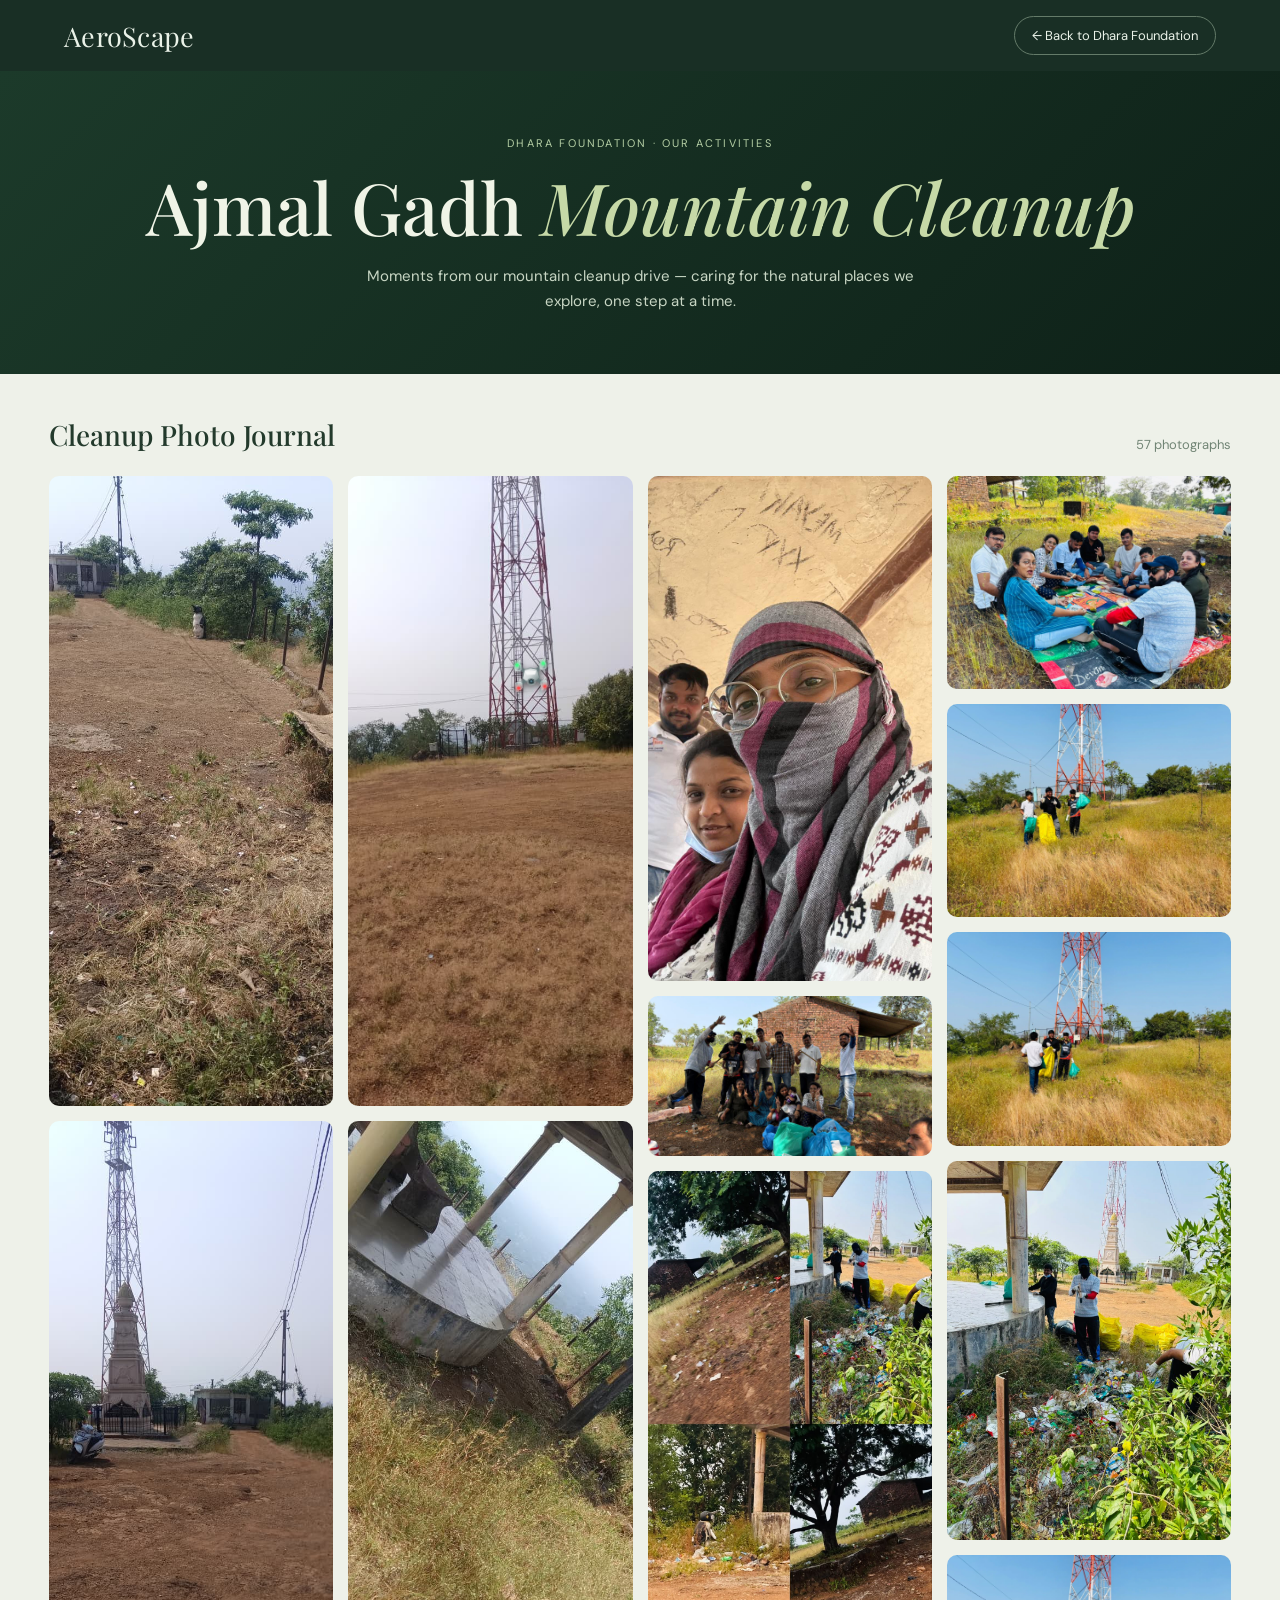
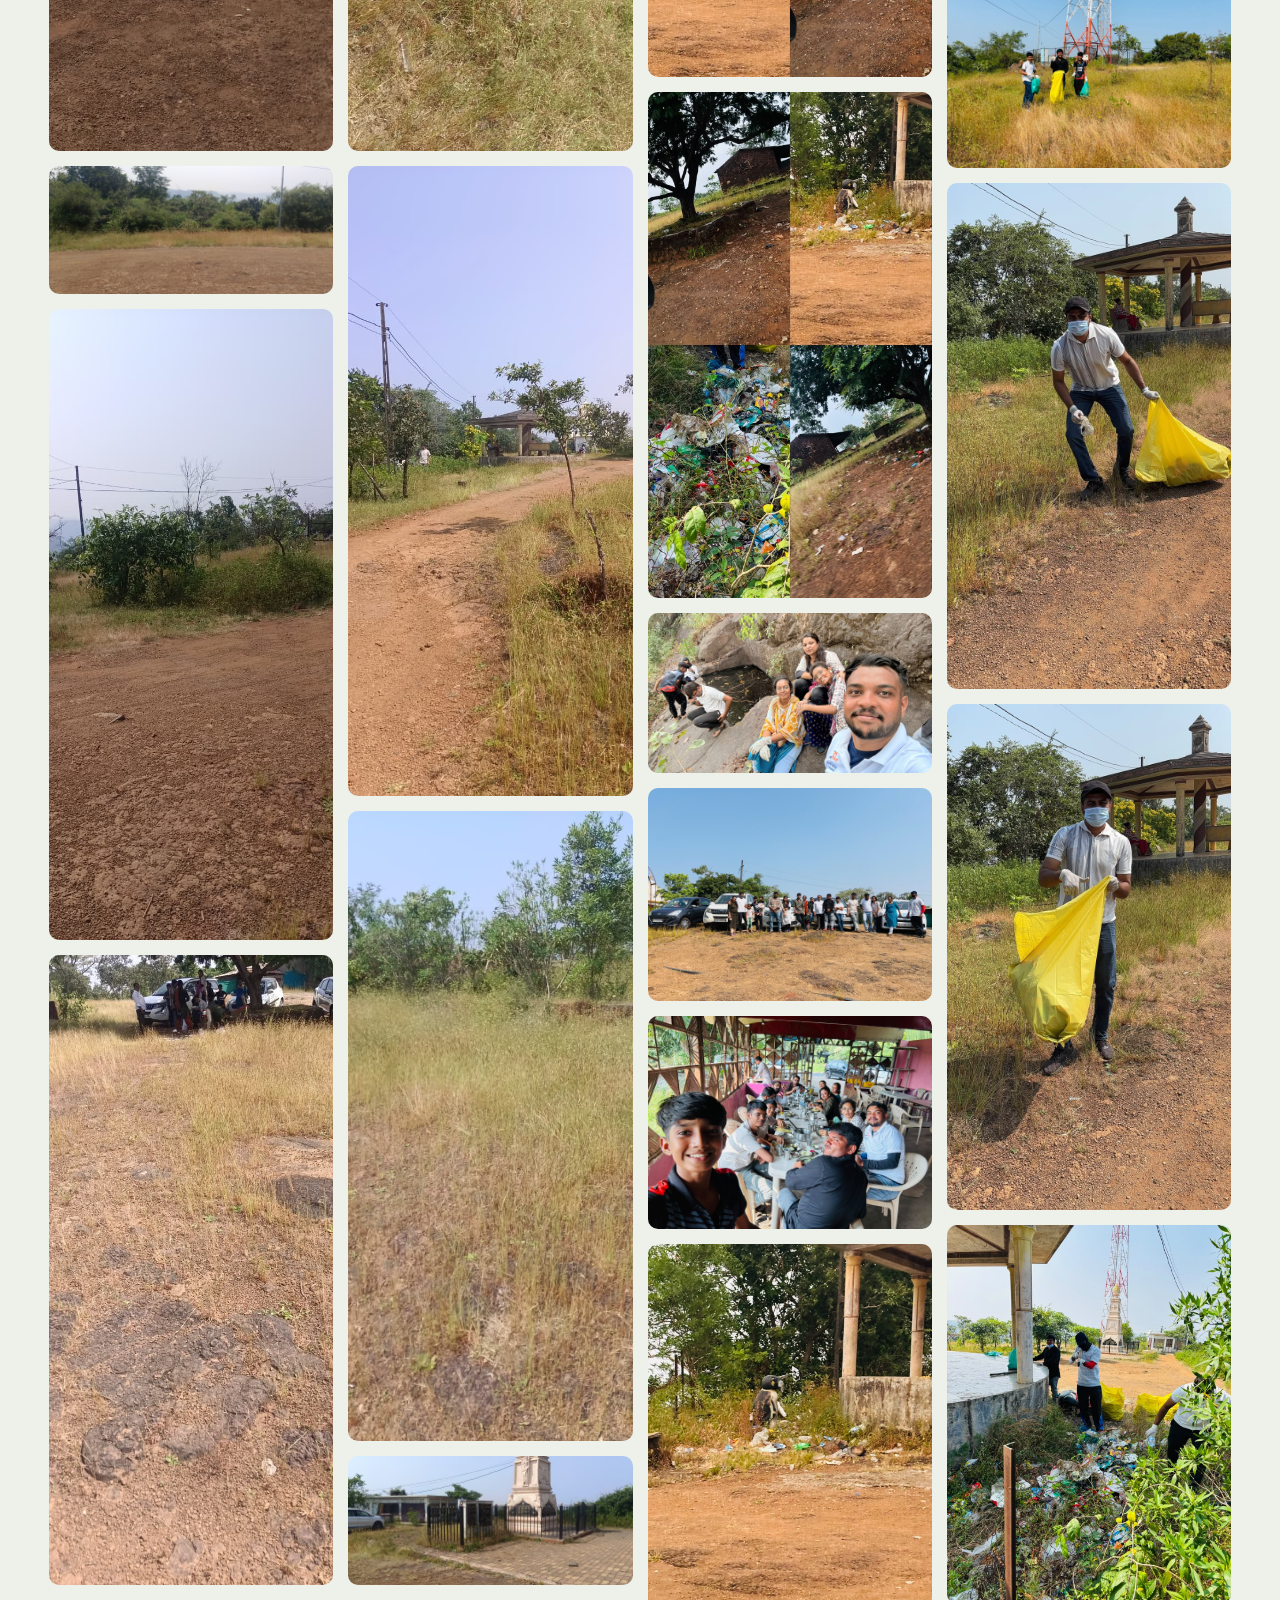
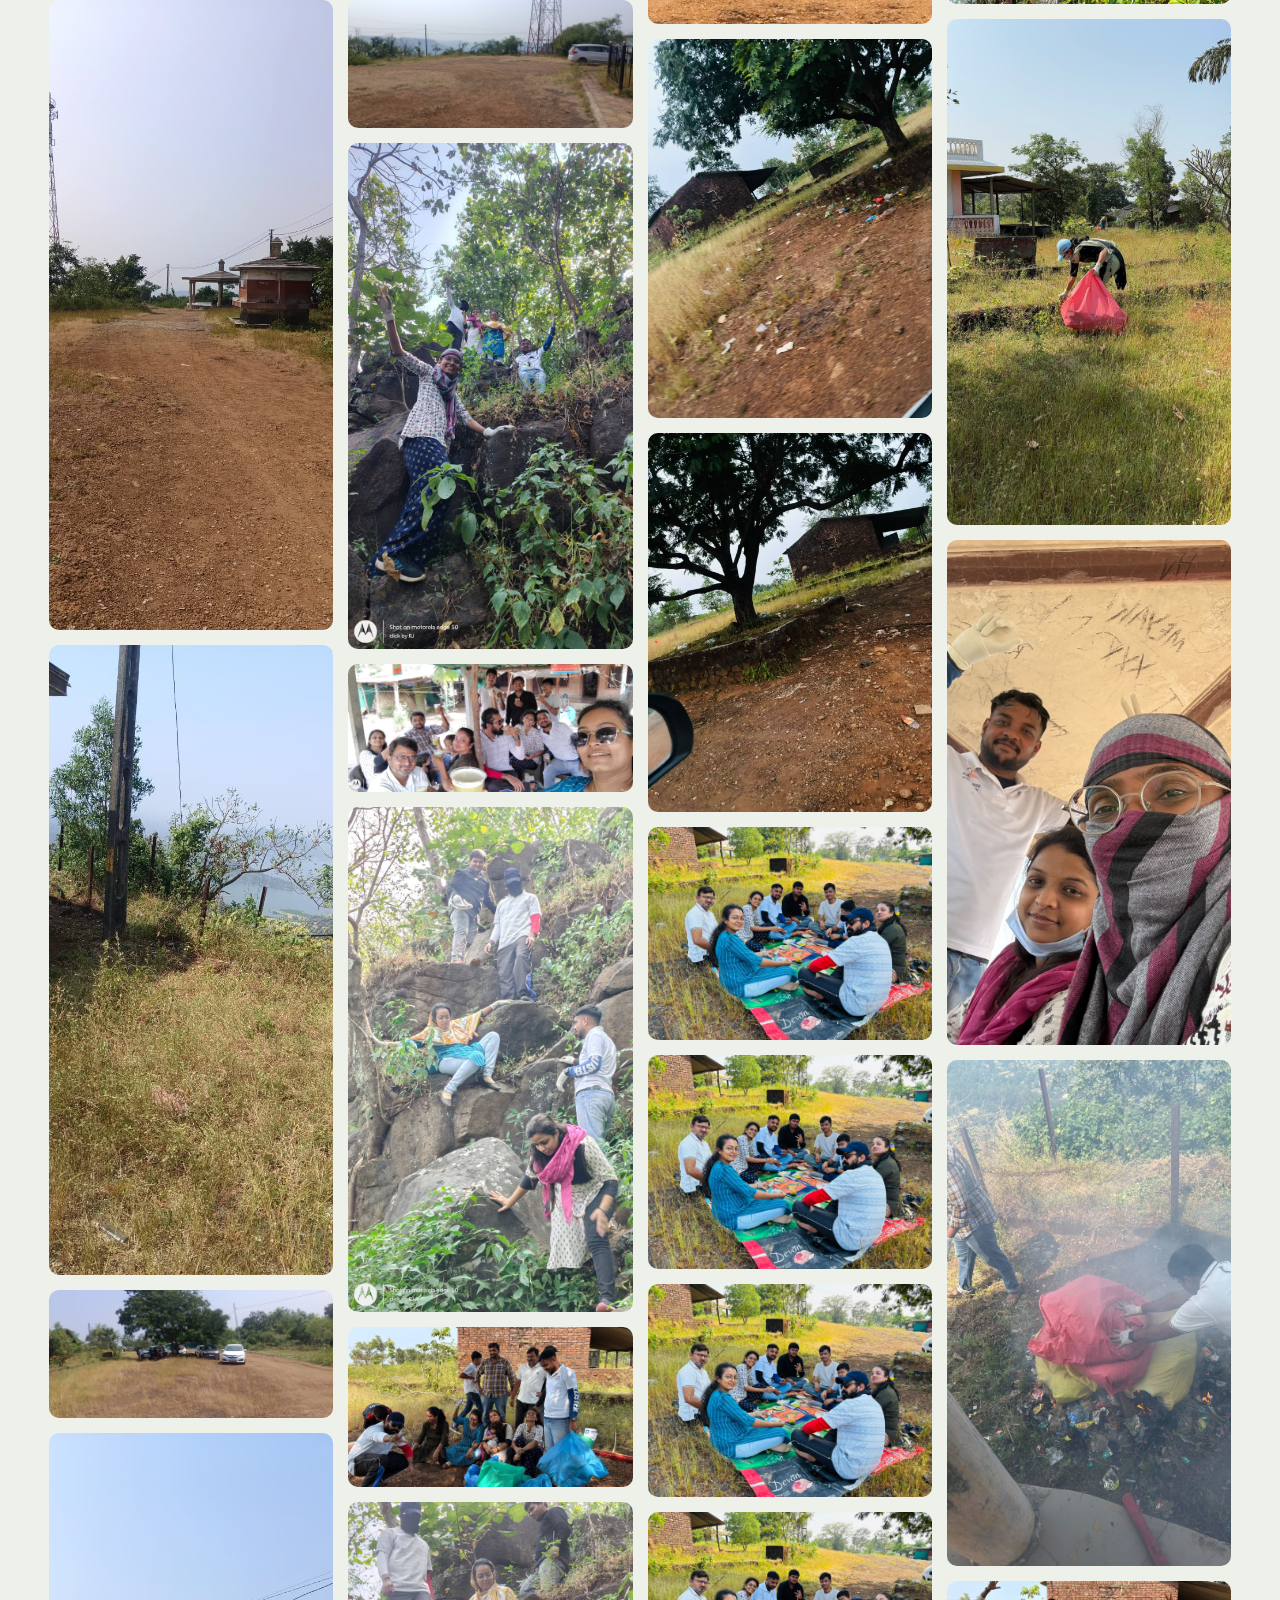
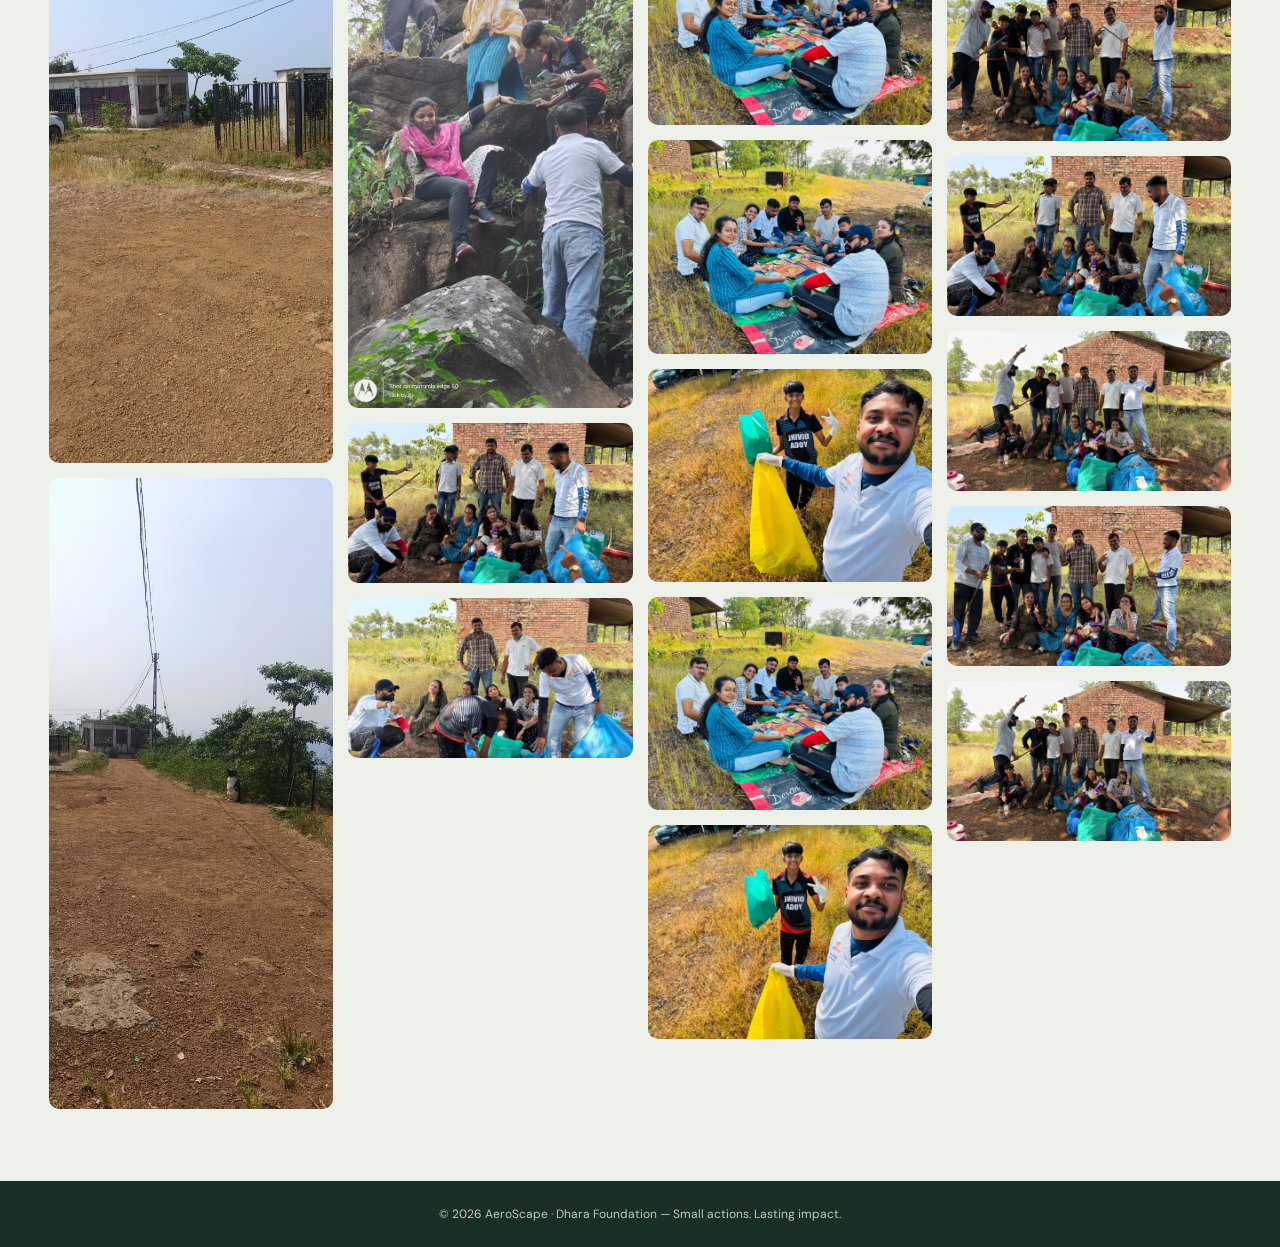
==== ajmal-gadh.html @ 5fef1e5e "Create standalone masonry gallery for 57 Ajmal Gadh cleanup photographs" ====
<!doctype html>
<html lang="en"><head><meta charset="utf-8"><meta name="viewport" content="width=device-width,initial-scale=1"><meta name="description" content="Photographs from Dhara Foundation's Ajmal Gadh mountain cleanup drive, an AeroScape environmental initiative."><title>Ajmal Gadh Mountain Cleanup | Dhara Foundation — AeroScape</title><link rel="preconnect" href="https://fonts.googleapis.com"><link rel="preconnect" href="https://fonts.gstatic.com" crossorigin><link href="https://fonts.googleapis.com/css2?family=DM+Sans:wght@400;500;600;700&family=Playfair+Display:wght@500;600&display=swap" rel="stylesheet"><style>
:root{--forest:#192f25;--cream:#eef1e9;--ink:#233a2c;--muted:#718575}*{box-sizing:border-box}html{scroll-behavior:smooth}body{margin:0;background:var(--cream);color:var(--ink);font-family:'DM Sans',Arial,sans-serif}a{color:inherit;text-decoration:none}button{font:inherit}header{background:var(--forest);color:#eaf2e8;display:flex;justify-content:space-between;align-items:center;gap:16px;padding:16px clamp(20px,5vw,76px)}.brand{font-family:'Playfair Display',Georgia,serif;font-size:27px;letter-spacing:.01em}.back{border:1px solid #647b69;border-radius:40px;padding:10px 17px;font-size:13px;transition:background .2s}.back:hover{background:#34503e}.hero{background:linear-gradient(135deg,#1c3a2a,#0e2118);color:#f0f4e7;text-align:center;padding:65px 20px 59px}.eyebrow{letter-spacing:.2em;font-size:11px;color:#b5cfa5;margin:0 0 15px}.hero h1{font-family:'Playfair Display',Georgia,serif;font-size:clamp(38px,6vw,72px);line-height:1.15;font-weight:500;margin:0 0 16px}.hero h1 em{font-weight:500;color:#c6d9a7}.hero p:last-child{color:#c8d6c4;font-size:15px;max-width:580px;margin:0 auto;line-height:1.7}.gallery{max-width:1450px;margin:auto;padding:42px clamp(14px,3.8vw,58px) 72px}.gallery-top{display:flex;justify-content:space-between;align-items:end;gap:15px;margin-bottom:23px}.gallery-top h2{font-family:'Playfair Display',Georgia,serif;font-weight:500;font-size:28px;margin:0}.gallery-top span{font-size:13px;color:var(--muted)}.photos{columns:4 220px;column-gap:15px}.photo{display:block;position:relative;width:100%;margin:0 0 15px;padding:0;border:0;border-radius:10px;overflow:hidden;background:#d7e0d4;cursor:zoom-in;break-inside:avoid;text-align:left}.photo img{display:block;width:100%;height:auto;transition:transform .35s,filter .35s}.photo:hover img{transform:scale(1.035);filter:brightness(.8)}.photo span{position:absolute;bottom:14px;left:14px;color:white;font-size:10px;font-weight:700;letter-spacing:.12em;opacity:0;transition:opacity .2s}.photo:hover span,.photo:focus-visible span{opacity:1}.photo:focus-visible{outline:3px solid #86b779;outline-offset:3px}.lightbox{width:min(1200px,97vw);max-width:none;max-height:96vh;background:#0c1710;color:#fff;border:1px solid #415d49;border-radius:13px;padding:15px}.lightbox::backdrop{background:rgba(0,0,0,.91)}.lightbox-top{display:flex;align-items:center;justify-content:space-between;margin-bottom:10px;gap:10px}.lightbox-top p{margin:0;color:#cadacb;font-size:13px}.close{width:38px;height:38px;border:1px solid #5b7662;background:#243f2c;border-radius:50%;color:white;font-size:25px;cursor:pointer}.stage{display:flex;align-items:center;justify-content:space-between;gap:9px}.stage img{display:block;max-width:calc(100% - 100px);max-height:78vh;width:auto;height:auto;margin:auto;object-fit:contain}.nav{border:1px solid #5b7662;border-radius:50%;background:#27432f;color:white;font-size:30px;width:41px;height:41px;flex:none;cursor:pointer}footer{background:var(--forest);color:#bdcdbd;text-align:center;padding:25px 16px;font-size:12px}@media(max-width:600px){header{padding:13px 16px}.brand{font-size:22px}.back{font-size:11px;padding:9px 12px}.hero{padding:47px 16px}.gallery{padding:26px 12px 50px}.photos{columns:2 145px;column-gap:9px}.photo{margin-bottom:9px;border-radius:7px}.stage{gap:3px}.stage img{max-width:calc(100% - 68px);max-height:75vh}.nav{width:29px;height:36px;font-size:24px}.lightbox{padding:8px}}
</style></head><body><header><a class="brand" href="index.html">AeroScape</a><a class="back" href="index.html#dhara">← Back to Dhara Foundation</a></header><main><section class="hero"><p class="eyebrow">DHARA FOUNDATION · OUR ACTIVITIES</p><h1>Ajmal Gadh <em>Mountain Cleanup</em></h1><p>Moments from our mountain cleanup drive — caring for the natural places we explore, one step at a time.</p></section><section class="gallery" aria-labelledby="photos-title"><div class="gallery-top"><h2 id="photos-title">Cleanup Photo Journal</h2><span>57 photographs</span></div><div class="photos">
<button class="photo" type="button" data-index="0" aria-label="Open Ajmal Gadh photograph 1"><img src="assets/dhara/ajmal-gadh/photo-01.jpg" alt="Ajmal Gadh mountain cleanup — photograph 1" loading="eager" decoding="async"><span>VIEW PHOTO ↗</span></button>
<button class="photo" type="button" data-index="1" aria-label="Open Ajmal Gadh photograph 2"><img src="assets/dhara/ajmal-gadh/photo-02.jpg" alt="Ajmal Gadh mountain cleanup — photograph 2" loading="eager" decoding="async"><span>VIEW PHOTO ↗</span></button>
<button class="photo" type="button" data-index="2" aria-label="Open Ajmal Gadh photograph 3"><img src="assets/dhara/ajmal-gadh/photo-03.jpg" alt="Ajmal Gadh mountain cleanup — photograph 3" loading="eager" decoding="async"><span>VIEW PHOTO ↗</span></button>
<button class="photo" type="button" data-index="3" aria-label="Open Ajmal Gadh photograph 4"><img src="assets/dhara/ajmal-gadh/photo-04.jpg" alt="Ajmal Gadh mountain cleanup — photograph 4" loading="eager" decoding="async"><span>VIEW PHOTO ↗</span></button>
<button class="photo" type="button" data-index="4" aria-label="Open Ajmal Gadh photograph 5"><img src="assets/dhara/ajmal-gadh/photo-05.jpg" alt="Ajmal Gadh mountain cleanup — photograph 5" loading="eager" decoding="async"><span>VIEW PHOTO ↗</span></button>
<button class="photo" type="button" data-index="5" aria-label="Open Ajmal Gadh photograph 6"><img src="assets/dhara/ajmal-gadh/photo-06.jpg" alt="Ajmal Gadh mountain cleanup — photograph 6" loading="eager" decoding="async"><span>VIEW PHOTO ↗</span></button>
<button class="photo" type="button" data-index="6" aria-label="Open Ajmal Gadh photograph 7"><img src="assets/dhara/ajmal-gadh/photo-07.jpg" alt="Ajmal Gadh mountain cleanup — photograph 7" loading="lazy" decoding="async"><span>VIEW PHOTO ↗</span></button>
<button class="photo" type="button" data-index="7" aria-label="Open Ajmal Gadh photograph 8"><img src="assets/dhara/ajmal-gadh/photo-08.jpg" alt="Ajmal Gadh mountain cleanup — photograph 8" loading="lazy" decoding="async"><span>VIEW PHOTO ↗</span></button>
<button class="photo" type="button" data-index="8" aria-label="Open Ajmal Gadh photograph 9"><img src="assets/dhara/ajmal-gadh/photo-09.jpg" alt="Ajmal Gadh mountain cleanup — photograph 9" loading="lazy" decoding="async"><span>VIEW PHOTO ↗</span></button>
<button class="photo" type="button" data-index="9" aria-label="Open Ajmal Gadh photograph 10"><img src="assets/dhara/ajmal-gadh/photo-10.jpg" alt="Ajmal Gadh mountain cleanup — photograph 10" loading="lazy" decoding="async"><span>VIEW PHOTO ↗</span></button>
<button class="photo" type="button" data-index="10" aria-label="Open Ajmal Gadh photograph 11"><img src="assets/dhara/ajmal-gadh/photo-11.jpg" alt="Ajmal Gadh mountain cleanup — photograph 11" loading="lazy" decoding="async"><span>VIEW PHOTO ↗</span></button>
<button class="photo" type="button" data-index="11" aria-label="Open Ajmal Gadh photograph 12"><img src="assets/dhara/ajmal-gadh/photo-12.jpg" alt="Ajmal Gadh mountain cleanup — photograph 12" loading="lazy" decoding="async"><span>VIEW PHOTO ↗</span></button>
<button class="photo" type="button" data-index="12" aria-label="Open Ajmal Gadh photograph 13"><img src="assets/dhara/ajmal-gadh/photo-13.jpg" alt="Ajmal Gadh mountain cleanup — photograph 13" loading="lazy" decoding="async"><span>VIEW PHOTO ↗</span></button>
<button class="photo" type="button" data-index="13" aria-label="Open Ajmal Gadh photograph 14"><img src="assets/dhara/ajmal-gadh/photo-14.jpg" alt="Ajmal Gadh mountain cleanup — photograph 14" loading="lazy" decoding="async"><span>VIEW PHOTO ↗</span></button>
<button class="photo" type="button" data-index="14" aria-label="Open Ajmal Gadh photograph 15"><img src="assets/dhara/ajmal-gadh/photo-15.jpg" alt="Ajmal Gadh mountain cleanup — photograph 15" loading="lazy" decoding="async"><span>VIEW PHOTO ↗</span></button>
<button class="photo" type="button" data-index="15" aria-label="Open Ajmal Gadh photograph 16"><img src="assets/dhara/ajmal-gadh/photo-16.jpg" alt="Ajmal Gadh mountain cleanup — photograph 16" loading="lazy" decoding="async"><span>VIEW PHOTO ↗</span></button>
<button class="photo" type="button" data-index="16" aria-label="Open Ajmal Gadh photograph 17"><img src="assets/dhara/ajmal-gadh/photo-17.jpg" alt="Ajmal Gadh mountain cleanup — photograph 17" loading="lazy" decoding="async"><span>VIEW PHOTO ↗</span></button>
<button class="photo" type="button" data-index="17" aria-label="Open Ajmal Gadh photograph 18"><img src="assets/dhara/ajmal-gadh/photo-18.jpg" alt="Ajmal Gadh mountain cleanup — photograph 18" loading="lazy" decoding="async"><span>VIEW PHOTO ↗</span></button>
<button class="photo" type="button" data-index="18" aria-label="Open Ajmal Gadh photograph 19"><img src="assets/dhara/ajmal-gadh/photo-19.jpg" alt="Ajmal Gadh mountain cleanup — photograph 19" loading="lazy" decoding="async"><span>VIEW PHOTO ↗</span></button>
<button class="photo" type="button" data-index="19" aria-label="Open Ajmal Gadh photograph 20"><img src="assets/dhara/ajmal-gadh/photo-20.jpg" alt="Ajmal Gadh mountain cleanup — photograph 20" loading="lazy" decoding="async"><span>VIEW PHOTO ↗</span></button>
<button class="photo" type="button" data-index="20" aria-label="Open Ajmal Gadh photograph 21"><img src="assets/dhara/ajmal-gadh/photo-21.jpg" alt="Ajmal Gadh mountain cleanup — photograph 21" loading="lazy" decoding="async"><span>VIEW PHOTO ↗</span></button>
<button class="photo" type="button" data-index="21" aria-label="Open Ajmal Gadh photograph 22"><img src="assets/dhara/ajmal-gadh/photo-22.jpg" alt="Ajmal Gadh mountain cleanup — photograph 22" loading="lazy" decoding="async"><span>VIEW PHOTO ↗</span></button>
<button class="photo" type="button" data-index="22" aria-label="Open Ajmal Gadh photograph 23"><img src="assets/dhara/ajmal-gadh/photo-23.jpg" alt="Ajmal Gadh mountain cleanup — photograph 23" loading="lazy" decoding="async"><span>VIEW PHOTO ↗</span></button>
<button class="photo" type="button" data-index="23" aria-label="Open Ajmal Gadh photograph 24"><img src="assets/dhara/ajmal-gadh/photo-24.jpg" alt="Ajmal Gadh mountain cleanup — photograph 24" loading="lazy" decoding="async"><span>VIEW PHOTO ↗</span></button>
<button class="photo" type="button" data-index="24" aria-label="Open Ajmal Gadh photograph 25"><img src="assets/dhara/ajmal-gadh/photo-25.jpg" alt="Ajmal Gadh mountain cleanup — photograph 25" loading="lazy" decoding="async"><span>VIEW PHOTO ↗</span></button>
<button class="photo" type="button" data-index="25" aria-label="Open Ajmal Gadh photograph 26"><img src="assets/dhara/ajmal-gadh/photo-26.jpg" alt="Ajmal Gadh mountain cleanup — photograph 26" loading="lazy" decoding="async"><span>VIEW PHOTO ↗</span></button>
<button class="photo" type="button" data-index="26" aria-label="Open Ajmal Gadh photograph 27"><img src="assets/dhara/ajmal-gadh/photo-27.jpg" alt="Ajmal Gadh mountain cleanup — photograph 27" loading="lazy" decoding="async"><span>VIEW PHOTO ↗</span></button>
<button class="photo" type="button" data-index="27" aria-label="Open Ajmal Gadh photograph 28"><img src="assets/dhara/ajmal-gadh/photo-28.jpg" alt="Ajmal Gadh mountain cleanup — photograph 28" loading="lazy" decoding="async"><span>VIEW PHOTO ↗</span></button>
<button class="photo" type="button" data-index="28" aria-label="Open Ajmal Gadh photograph 29"><img src="assets/dhara/ajmal-gadh/photo-29.jpg" alt="Ajmal Gadh mountain cleanup — photograph 29" loading="lazy" decoding="async"><span>VIEW PHOTO ↗</span></button>
<button class="photo" type="button" data-index="29" aria-label="Open Ajmal Gadh photograph 30"><img src="assets/dhara/ajmal-gadh/photo-30.jpg" alt="Ajmal Gadh mountain cleanup — photograph 30" loading="lazy" decoding="async"><span>VIEW PHOTO ↗</span></button>
<button class="photo" type="button" data-index="30" aria-label="Open Ajmal Gadh photograph 31"><img src="assets/dhara/ajmal-gadh/photo-31.jpg" alt="Ajmal Gadh mountain cleanup — photograph 31" loading="lazy" decoding="async"><span>VIEW PHOTO ↗</span></button>
<button class="photo" type="button" data-index="31" aria-label="Open Ajmal Gadh photograph 32"><img src="assets/dhara/ajmal-gadh/photo-32.jpg" alt="Ajmal Gadh mountain cleanup — photograph 32" loading="lazy" decoding="async"><span>VIEW PHOTO ↗</span></button>
<button class="photo" type="button" data-index="32" aria-label="Open Ajmal Gadh photograph 33"><img src="assets/dhara/ajmal-gadh/photo-33.jpg" alt="Ajmal Gadh mountain cleanup — photograph 33" loading="lazy" decoding="async"><span>VIEW PHOTO ↗</span></button>
<button class="photo" type="button" data-index="33" aria-label="Open Ajmal Gadh photograph 34"><img src="assets/dhara/ajmal-gadh/photo-34.jpg" alt="Ajmal Gadh mountain cleanup — photograph 34" loading="lazy" decoding="async"><span>VIEW PHOTO ↗</span></button>
<button class="photo" type="button" data-index="34" aria-label="Open Ajmal Gadh photograph 35"><img src="assets/dhara/ajmal-gadh/photo-35.jpg" alt="Ajmal Gadh mountain cleanup — photograph 35" loading="lazy" decoding="async"><span>VIEW PHOTO ↗</span></button>
<button class="photo" type="button" data-index="35" aria-label="Open Ajmal Gadh photograph 36"><img src="assets/dhara/ajmal-gadh/photo-36.jpg" alt="Ajmal Gadh mountain cleanup — photograph 36" loading="lazy" decoding="async"><span>VIEW PHOTO ↗</span></button>
<button class="photo" type="button" data-index="36" aria-label="Open Ajmal Gadh photograph 37"><img src="assets/dhara/ajmal-gadh/photo-37.jpg" alt="Ajmal Gadh mountain cleanup — photograph 37" loading="lazy" decoding="async"><span>VIEW PHOTO ↗</span></button>
<button class="photo" type="button" data-index="37" aria-label="Open Ajmal Gadh photograph 38"><img src="assets/dhara/ajmal-gadh/photo-38.jpg" alt="Ajmal Gadh mountain cleanup — photograph 38" loading="lazy" decoding="async"><span>VIEW PHOTO ↗</span></button>
<button class="photo" type="button" data-index="38" aria-label="Open Ajmal Gadh photograph 39"><img src="assets/dhara/ajmal-gadh/photo-39.jpg" alt="Ajmal Gadh mountain cleanup — photograph 39" loading="lazy" decoding="async"><span>VIEW PHOTO ↗</span></button>
<button class="photo" type="button" data-index="39" aria-label="Open Ajmal Gadh photograph 40"><img src="assets/dhara/ajmal-gadh/photo-40.jpg" alt="Ajmal Gadh mountain cleanup — photograph 40" loading="lazy" decoding="async"><span>VIEW PHOTO ↗</span></button>
<button class="photo" type="button" data-index="40" aria-label="Open Ajmal Gadh photograph 41"><img src="assets/dhara/ajmal-gadh/photo-41.jpg" alt="Ajmal Gadh mountain cleanup — photograph 41" loading="lazy" decoding="async"><span>VIEW PHOTO ↗</span></button>
<button class="photo" type="button" data-index="41" aria-label="Open Ajmal Gadh photograph 42"><img src="assets/dhara/ajmal-gadh/photo-42.jpg" alt="Ajmal Gadh mountain cleanup — photograph 42" loading="lazy" decoding="async"><span>VIEW PHOTO ↗</span></button>
<button class="photo" type="button" data-index="42" aria-label="Open Ajmal Gadh photograph 43"><img src="assets/dhara/ajmal-gadh/photo-43.jpg" alt="Ajmal Gadh mountain cleanup — photograph 43" loading="lazy" decoding="async"><span>VIEW PHOTO ↗</span></button>
<button class="photo" type="button" data-index="43" aria-label="Open Ajmal Gadh photograph 44"><img src="assets/dhara/ajmal-gadh/photo-44.jpg" alt="Ajmal Gadh mountain cleanup — photograph 44" loading="lazy" decoding="async"><span>VIEW PHOTO ↗</span></button>
<button class="photo" type="button" data-index="44" aria-label="Open Ajmal Gadh photograph 45"><img src="assets/dhara/ajmal-gadh/photo-45.jpg" alt="Ajmal Gadh mountain cleanup — photograph 45" loading="lazy" decoding="async"><span>VIEW PHOTO ↗</span></button>
<button class="photo" type="button" data-index="45" aria-label="Open Ajmal Gadh photograph 46"><img src="assets/dhara/ajmal-gadh/photo-46.jpg" alt="Ajmal Gadh mountain cleanup — photograph 46" loading="lazy" decoding="async"><span>VIEW PHOTO ↗</span></button>
<button class="photo" type="button" data-index="46" aria-label="Open Ajmal Gadh photograph 47"><img src="assets/dhara/ajmal-gadh/photo-47.jpg" alt="Ajmal Gadh mountain cleanup — photograph 47" loading="lazy" decoding="async"><span>VIEW PHOTO ↗</span></button>
<button class="photo" type="button" data-index="47" aria-label="Open Ajmal Gadh photograph 48"><img src="assets/dhara/ajmal-gadh/photo-48.jpg" alt="Ajmal Gadh mountain cleanup — photograph 48" loading="lazy" decoding="async"><span>VIEW PHOTO ↗</span></button>
<button class="photo" type="button" data-index="48" aria-label="Open Ajmal Gadh photograph 49"><img src="assets/dhara/ajmal-gadh/photo-49.jpg" alt="Ajmal Gadh mountain cleanup — photograph 49" loading="lazy" decoding="async"><span>VIEW PHOTO ↗</span></button>
<button class="photo" type="button" data-index="49" aria-label="Open Ajmal Gadh photograph 50"><img src="assets/dhara/ajmal-gadh/photo-50.jpg" alt="Ajmal Gadh mountain cleanup — photograph 50" loading="lazy" decoding="async"><span>VIEW PHOTO ↗</span></button>
<button class="photo" type="button" data-index="50" aria-label="Open Ajmal Gadh photograph 51"><img src="assets/dhara/ajmal-gadh/photo-51.jpg" alt="Ajmal Gadh mountain cleanup — photograph 51" loading="lazy" decoding="async"><span>VIEW PHOTO ↗</span></button>
<button class="photo" type="button" data-index="51" aria-label="Open Ajmal Gadh photograph 52"><img src="assets/dhara/ajmal-gadh/photo-52.jpg" alt="Ajmal Gadh mountain cleanup — photograph 52" loading="lazy" decoding="async"><span>VIEW PHOTO ↗</span></button>
<button class="photo" type="button" data-index="52" aria-label="Open Ajmal Gadh photograph 53"><img src="assets/dhara/ajmal-gadh/photo-53.jpg" alt="Ajmal Gadh mountain cleanup — photograph 53" loading="lazy" decoding="async"><span>VIEW PHOTO ↗</span></button>
<button class="photo" type="button" data-index="53" aria-label="Open Ajmal Gadh photograph 54"><img src="assets/dhara/ajmal-gadh/photo-54.jpg" alt="Ajmal Gadh mountain cleanup — photograph 54" loading="lazy" decoding="async"><span>VIEW PHOTO ↗</span></button>
<button class="photo" type="button" data-index="54" aria-label="Open Ajmal Gadh photograph 55"><img src="assets/dhara/ajmal-gadh/photo-55.jpg" alt="Ajmal Gadh mountain cleanup — photograph 55" loading="lazy" decoding="async"><span>VIEW PHOTO ↗</span></button>
<button class="photo" type="button" data-index="55" aria-label="Open Ajmal Gadh photograph 56"><img src="assets/dhara/ajmal-gadh/photo-56.jpg" alt="Ajmal Gadh mountain cleanup — photograph 56" loading="lazy" decoding="async"><span>VIEW PHOTO ↗</span></button>
<button class="photo" type="button" data-index="56" aria-label="Open Ajmal Gadh photograph 57"><img src="assets/dhara/ajmal-gadh/photo-57.jpg" alt="Ajmal Gadh mountain cleanup — photograph 57" loading="lazy" decoding="async"><span>VIEW PHOTO ↗</span></button>
</div></section></main><footer>© 2026 AeroScape · Dhara Foundation — Small actions. Lasting impact.</footer><dialog class="lightbox" id="lightbox" aria-label="Ajmal Gadh photograph viewer"><div class="lightbox-top"><p id="counter" aria-live="polite">Photo 1 of 57</p><button class="close" type="button" id="close" aria-label="Close photograph">×</button></div><div class="stage"><button class="nav" id="prev" type="button" aria-label="Previous photograph">‹</button><img id="large" alt="Ajmal Gadh cleanup photograph"><button class="nav" id="next" type="button" aria-label="Next photograph">›</button></div></dialog><script>
(()=>{'use strict';const photos=[...document.querySelectorAll('.photo')],dialog=document.getElementById('lightbox'),large=document.getElementById('large'),counter=document.getElementById('counter');let current=0;const url=i=>'assets/dhara/ajmal-gadh/photo-'+String(i+1).padStart(2,'0')+'.jpg';function show(i){current=(i+photos.length)%photos.length;large.src=url(current);large.alt='Ajmal Gadh cleanup photograph '+(current+1);counter.textContent='Photo '+(current+1)+' of '+photos.length;const preload=new Image();preload.src=url((current+1)%photos.length)}photos.forEach((p,i)=>p.addEventListener('click',()=>{show(i);dialog.showModal()}));document.getElementById('close').addEventListener('click',()=>dialog.close());document.getElementById('prev').addEventListener('click',()=>show(current-1));document.getElementById('next').addEventListener('click',()=>show(current+1));dialog.addEventListener('keydown',e=>{if(e.key==='ArrowLeft'){e.preventDefault();show(current-1)}else if(e.key==='ArrowRight'){e.preventDefault();show(current+1)}});dialog.addEventListener('click',e=>{if(e.target===dialog)dialog.close()})})();
</script><script src="mini-drone.js?v=6" defer></script></body></html>
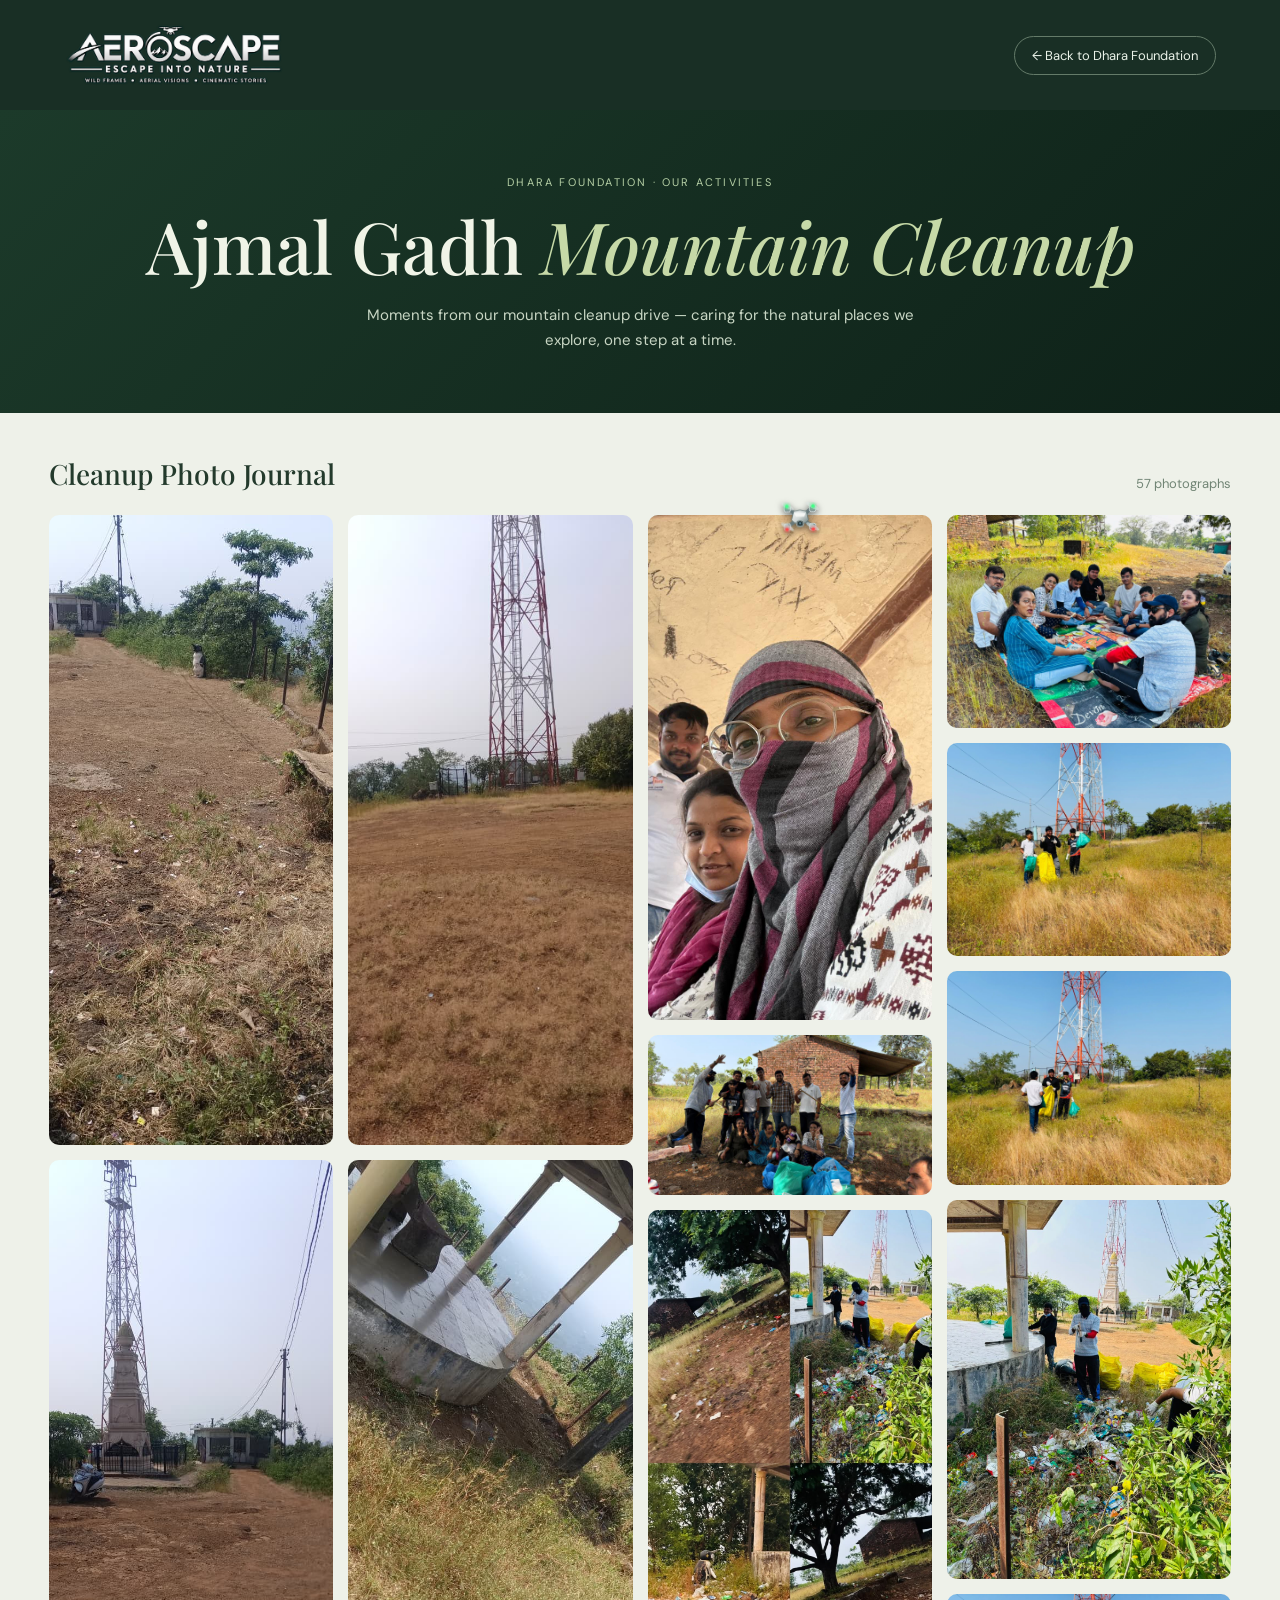
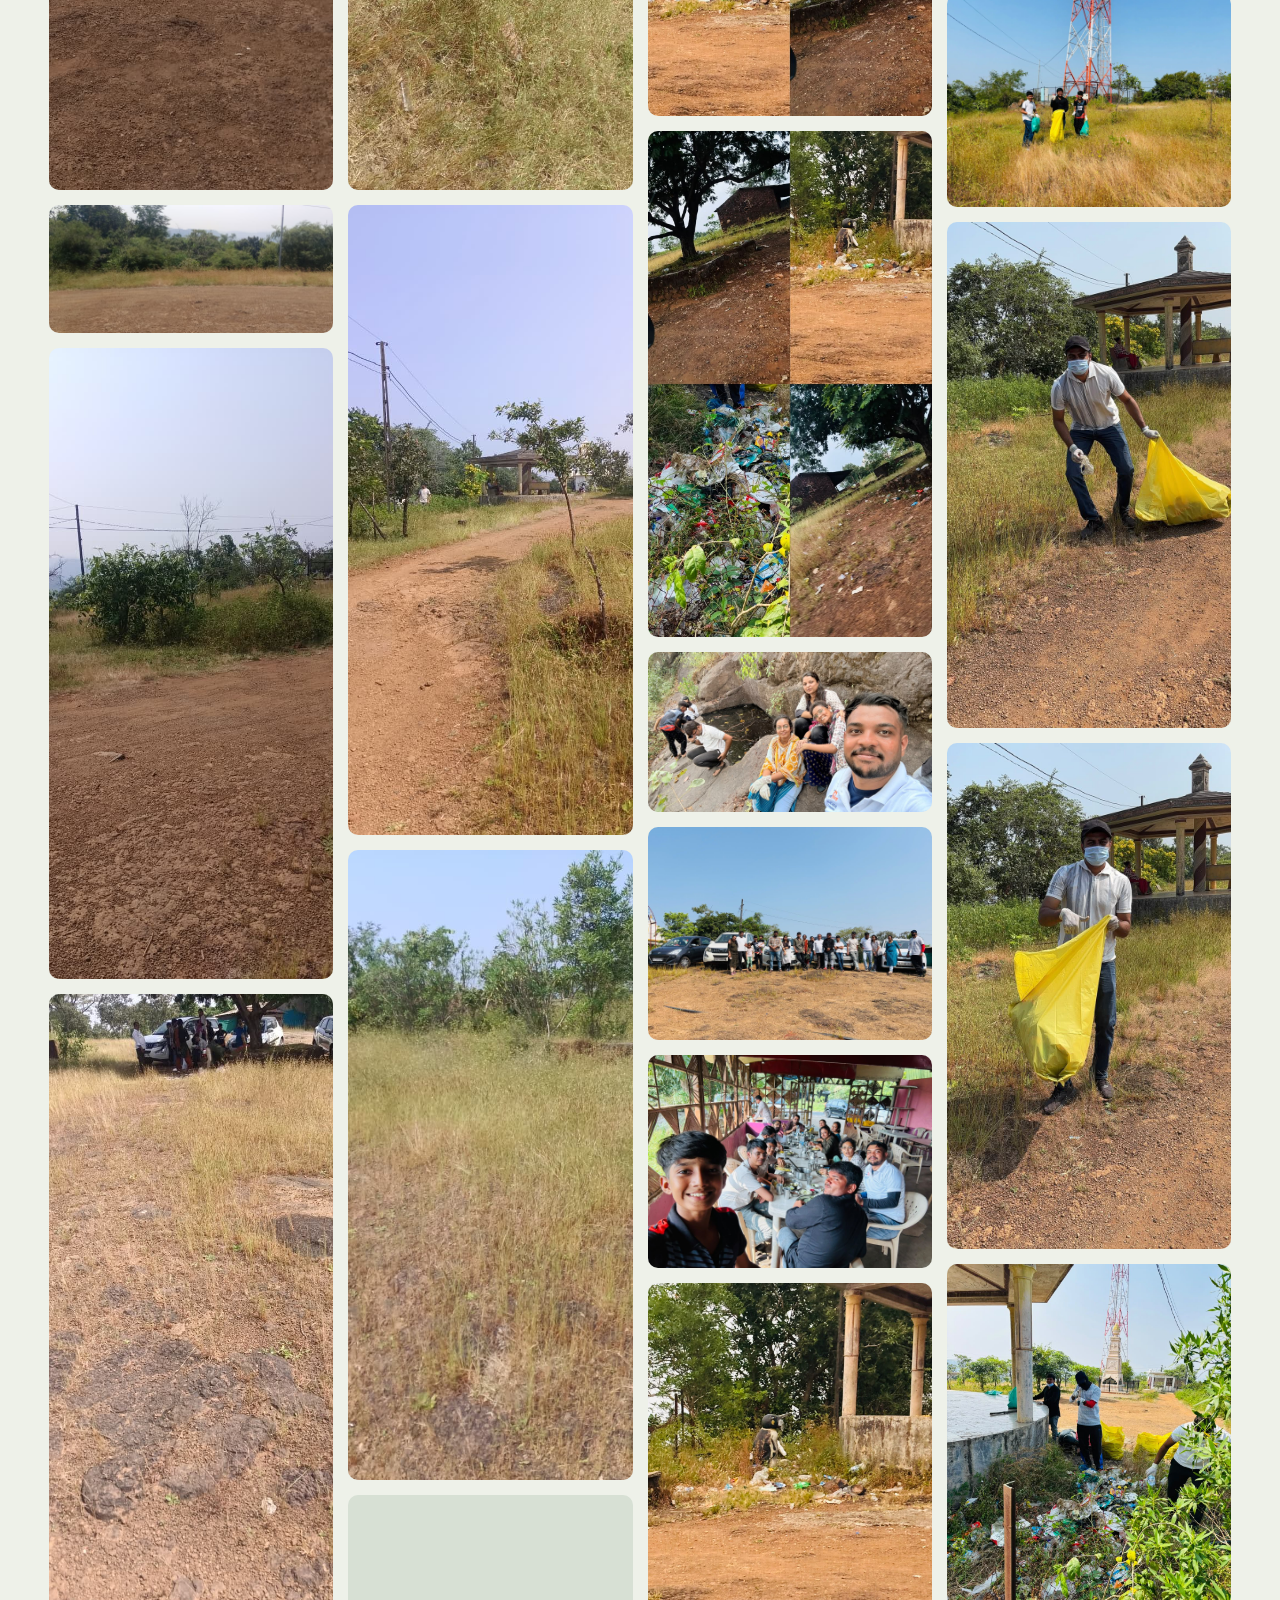
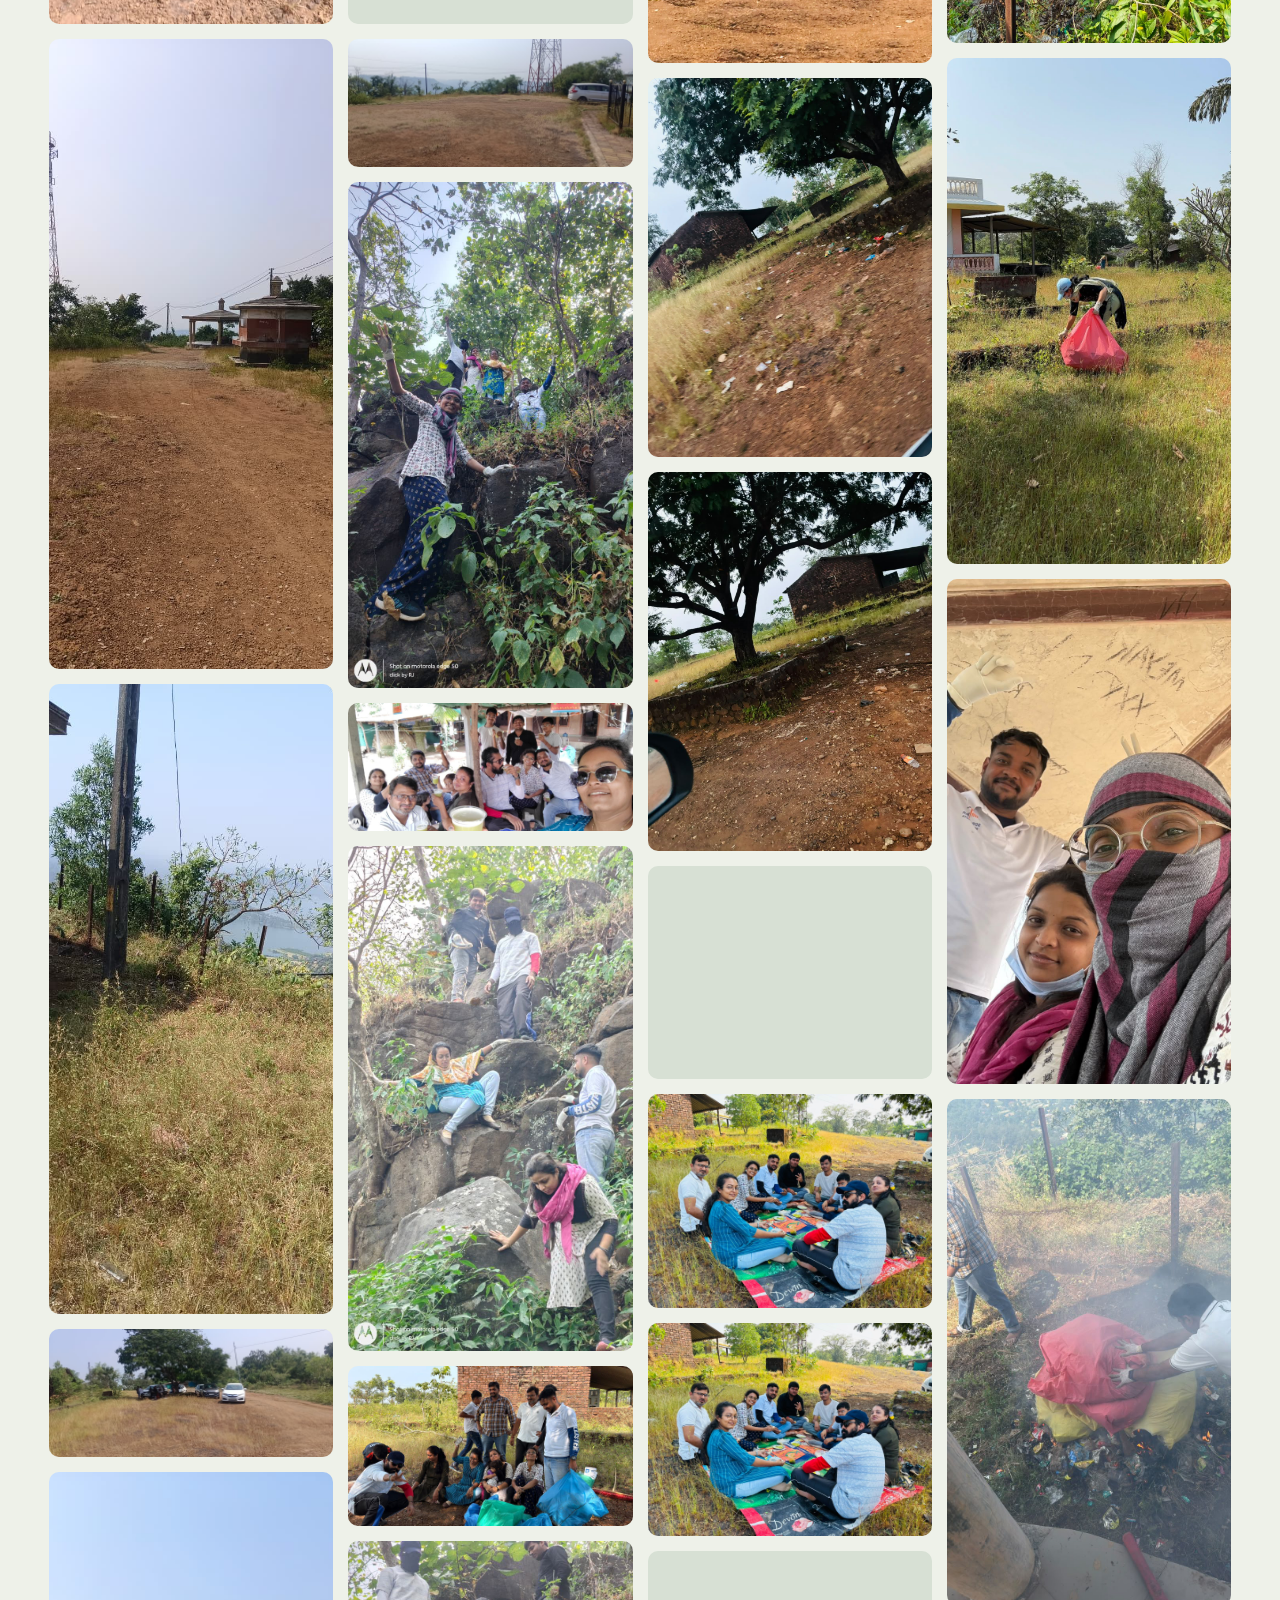
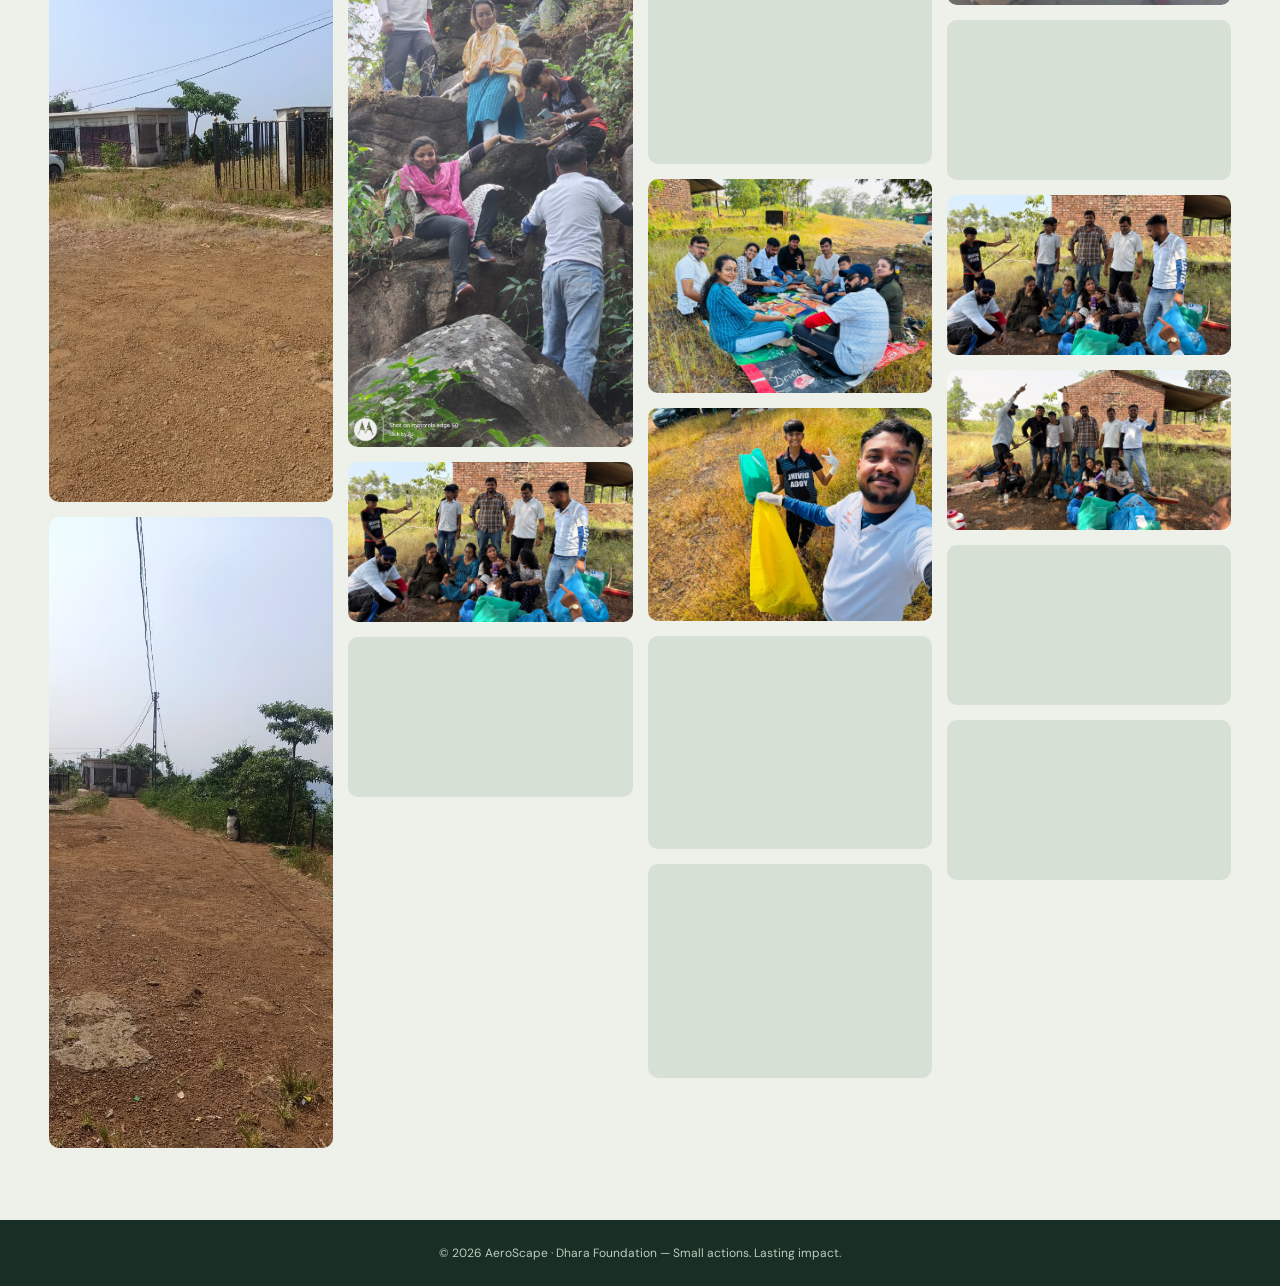
==== commit 147a2e8b: "Use official AeroScape logo on Ajmal Gadh gallery page" ====
--- a/ajmal-gadh.html
+++ b/ajmal-gadh.html
@@ -1,7 +1,7 @@
 <!doctype html>
 <html lang="en"><head><meta charset="utf-8"><meta name="viewport" content="width=device-width,initial-scale=1"><meta name="description" content="Photographs from Dhara Foundation's Ajmal Gadh mountain cleanup drive, an AeroScape environmental initiative."><title>Ajmal Gadh Mountain Cleanup | Dhara Foundation — AeroScape</title><link rel="preconnect" href="https://fonts.googleapis.com"><link rel="preconnect" href="https://fonts.gstatic.com" crossorigin><link href="https://fonts.googleapis.com/css2?family=DM+Sans:wght@400;500;600;700&family=Playfair+Display:wght@500;600&display=swap" rel="stylesheet"><style>
 :root{--forest:#192f25;--cream:#eef1e9;--ink:#233a2c;--muted:#718575}*{box-sizing:border-box}html{scroll-behavior:smooth}body{margin:0;background:var(--cream);color:var(--ink);font-family:'DM Sans',Arial,sans-serif}a{color:inherit;text-decoration:none}button{font:inherit}header{background:var(--forest);color:#eaf2e8;display:flex;justify-content:space-between;align-items:center;gap:16px;padding:16px clamp(20px,5vw,76px)}.brand{font-family:'Playfair Display',Georgia,serif;font-size:27px;letter-spacing:.01em}.back{border:1px solid #647b69;border-radius:40px;padding:10px 17px;font-size:13px;transition:background .2s}.back:hover{background:#34503e}.hero{background:linear-gradient(135deg,#1c3a2a,#0e2118);color:#f0f4e7;text-align:center;padding:65px 20px 59px}.eyebrow{letter-spacing:.2em;font-size:11px;color:#b5cfa5;margin:0 0 15px}.hero h1{font-family:'Playfair Display',Georgia,serif;font-size:clamp(38px,6vw,72px);line-height:1.15;font-weight:500;margin:0 0 16px}.hero h1 em{font-weight:500;color:#c6d9a7}.hero p:last-child{color:#c8d6c4;font-size:15px;max-width:580px;margin:0 auto;line-height:1.7}.gallery{max-width:1450px;margin:auto;padding:42px clamp(14px,3.8vw,58px) 72px}.gallery-top{display:flex;justify-content:space-between;align-items:end;gap:15px;margin-bottom:23px}.gallery-top h2{font-family:'Playfair Display',Georgia,serif;font-weight:500;font-size:28px;margin:0}.gallery-top span{font-size:13px;color:var(--muted)}.photos{columns:4 220px;column-gap:15px}.photo{display:block;position:relative;width:100%;margin:0 0 15px;padding:0;border:0;border-radius:10px;overflow:hidden;background:#d7e0d4;cursor:zoom-in;break-inside:avoid;text-align:left}.photo img{display:block;width:100%;height:auto;transition:transform .35s,filter .35s}.photo:hover img{transform:scale(1.035);filter:brightness(.8)}.photo span{position:absolute;bottom:14px;left:14px;color:white;font-size:10px;font-weight:700;letter-spacing:.12em;opacity:0;transition:opacity .2s}.photo:hover span,.photo:focus-visible span{opacity:1}.photo:focus-visible{outline:3px solid #86b779;outline-offset:3px}.lightbox{width:min(1200px,97vw);max-width:none;max-height:96vh;background:#0c1710;color:#fff;border:1px solid #415d49;border-radius:13px;padding:15px}.lightbox::backdrop{background:rgba(0,0,0,.91)}.lightbox-top{display:flex;align-items:center;justify-content:space-between;margin-bottom:10px;gap:10px}.lightbox-top p{margin:0;color:#cadacb;font-size:13px}.close{width:38px;height:38px;border:1px solid #5b7662;background:#243f2c;border-radius:50%;color:white;font-size:25px;cursor:pointer}.stage{display:flex;align-items:center;justify-content:space-between;gap:9px}.stage img{display:block;max-width:calc(100% - 100px);max-height:78vh;width:auto;height:auto;margin:auto;object-fit:contain}.nav{border:1px solid #5b7662;border-radius:50%;background:#27432f;color:white;font-size:30px;width:41px;height:41px;flex:none;cursor:pointer}footer{background:var(--forest);color:#bdcdbd;text-align:center;padding:25px 16px;font-size:12px}@media(max-width:600px){header{padding:13px 16px}.brand{font-size:22px}.back{font-size:11px;padding:9px 12px}.hero{padding:47px 16px}.gallery{padding:26px 12px 50px}.photos{columns:2 145px;column-gap:9px}.photo{margin-bottom:9px;border-radius:7px}.stage{gap:3px}.stage img{max-width:calc(100% - 68px);max-height:75vh}.nav{width:29px;height:36px;font-size:24px}.lightbox{padding:8px}}
-</style></head><body><header><a class="brand" href="index.html">AeroScape</a><a class="back" href="index.html#dhara">← Back to Dhara Foundation</a></header><main><section class="hero"><p class="eyebrow">DHARA FOUNDATION · OUR ACTIVITIES</p><h1>Ajmal Gadh <em>Mountain Cleanup</em></h1><p>Moments from our mountain cleanup drive — caring for the natural places we explore, one step at a time.</p></section><section class="gallery" aria-labelledby="photos-title"><div class="gallery-top"><h2 id="photos-title">Cleanup Photo Journal</h2><span>57 photographs</span></div><div class="photos">
+header .brand img{display:block;width:clamp(175px,24vw,320px);max-height:78px;height:auto;object-fit:contain;object-position:left center}header .brand{display:flex;align-items:center}@media(max-width:600px){header .brand img{width:clamp(145px,42vw,210px);max-height:62px}}</style></head><body><header><a class="brand" href="index.html" aria-label="AeroScape homepage"><img src="AeroScape-Corrected-Logo.png" alt="AeroScape — Escape Into Nature"></a><a class="back" href="index.html#dhara">← Back to Dhara Foundation</a></header><main><section class="hero"><p class="eyebrow">DHARA FOUNDATION · OUR ACTIVITIES</p><h1>Ajmal Gadh <em>Mountain Cleanup</em></h1><p>Moments from our mountain cleanup drive — caring for the natural places we explore, one step at a time.</p></section><section class="gallery" aria-labelledby="photos-title"><div class="gallery-top"><h2 id="photos-title">Cleanup Photo Journal</h2><span>57 photographs</span></div><div class="photos">
 <button class="photo" type="button" data-index="0" aria-label="Open Ajmal Gadh photograph 1"><img src="assets/dhara/ajmal-gadh/photo-01.jpg" alt="Ajmal Gadh mountain cleanup — photograph 1" loading="eager" decoding="async"><span>VIEW PHOTO ↗</span></button>
 <button class="photo" type="button" data-index="1" aria-label="Open Ajmal Gadh photograph 2"><img src="assets/dhara/ajmal-gadh/photo-02.jpg" alt="Ajmal Gadh mountain cleanup — photograph 2" loading="eager" decoding="async"><span>VIEW PHOTO ↗</span></button>
 <button class="photo" type="button" data-index="2" aria-label="Open Ajmal Gadh photograph 3"><img src="assets/dhara/ajmal-gadh/photo-03.jpg" alt="Ajmal Gadh mountain cleanup — photograph 3" loading="eager" decoding="async"><span>VIEW PHOTO ↗</span></button>
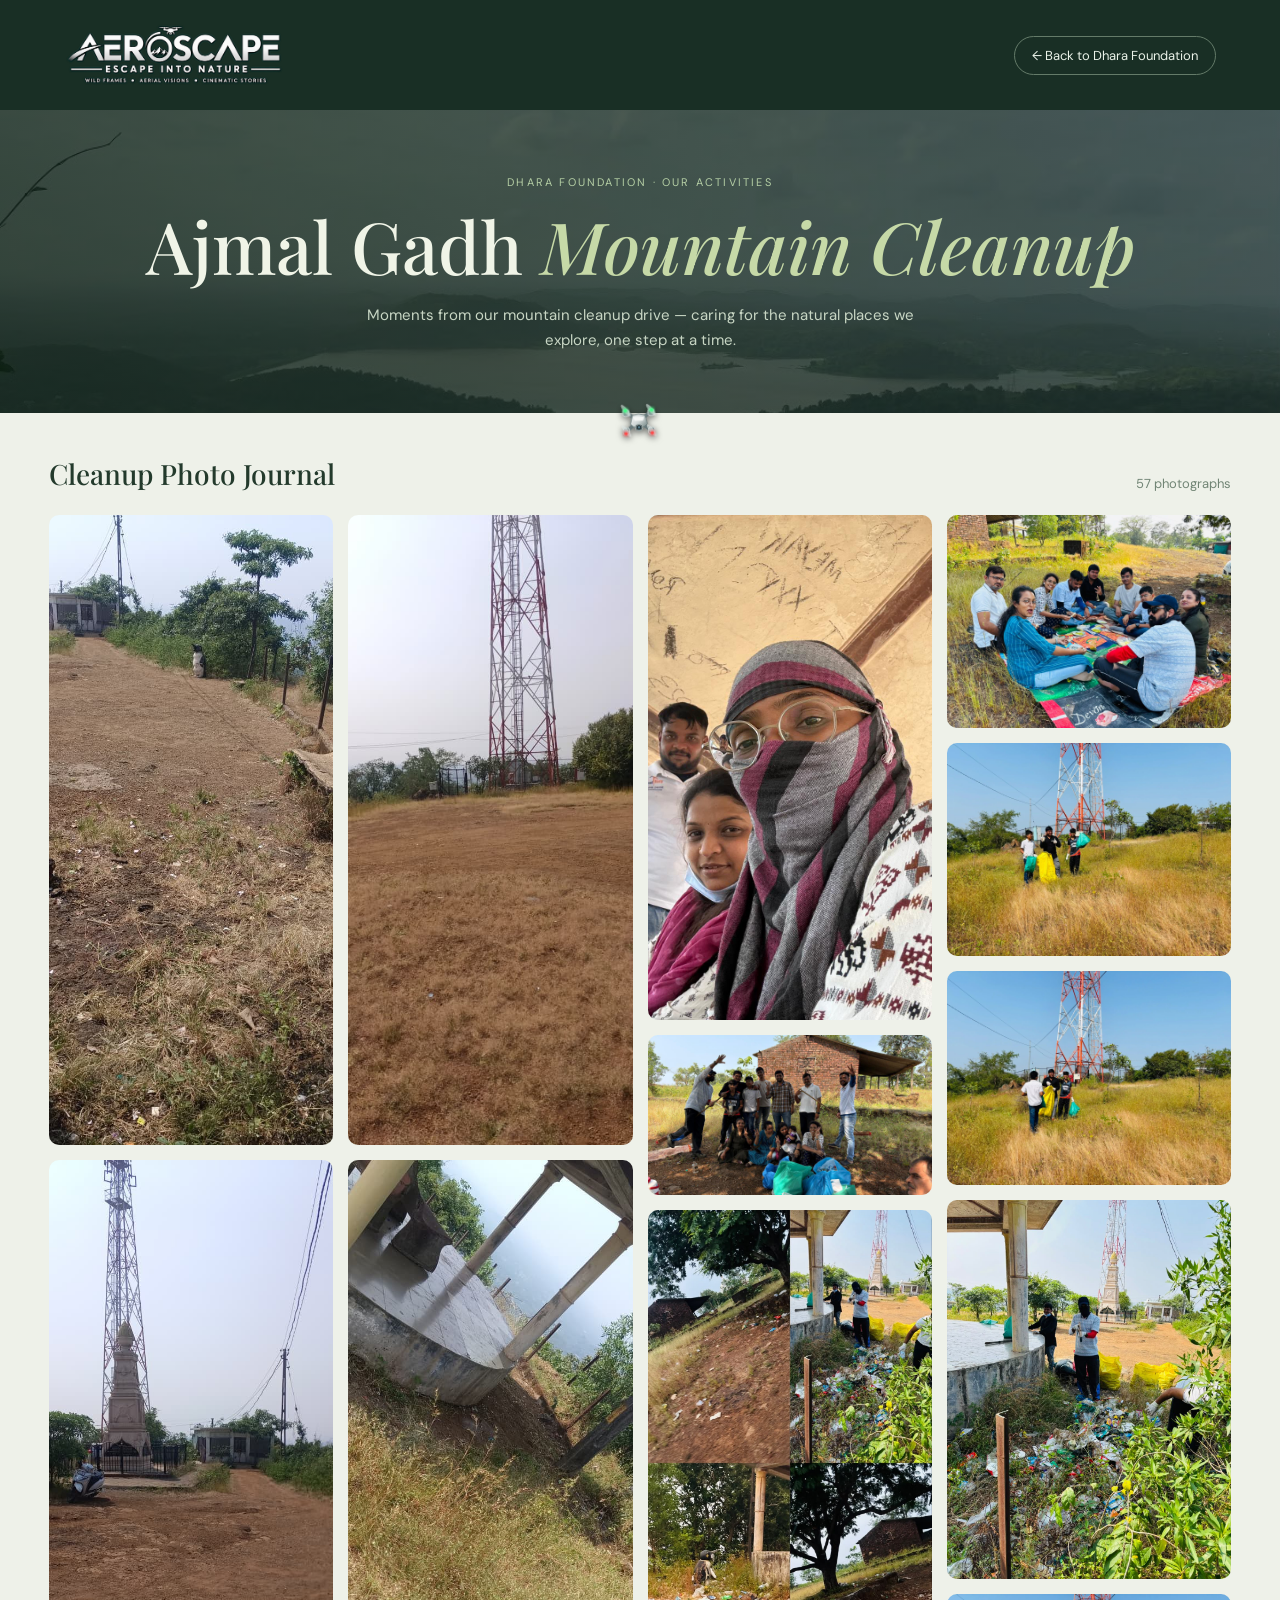
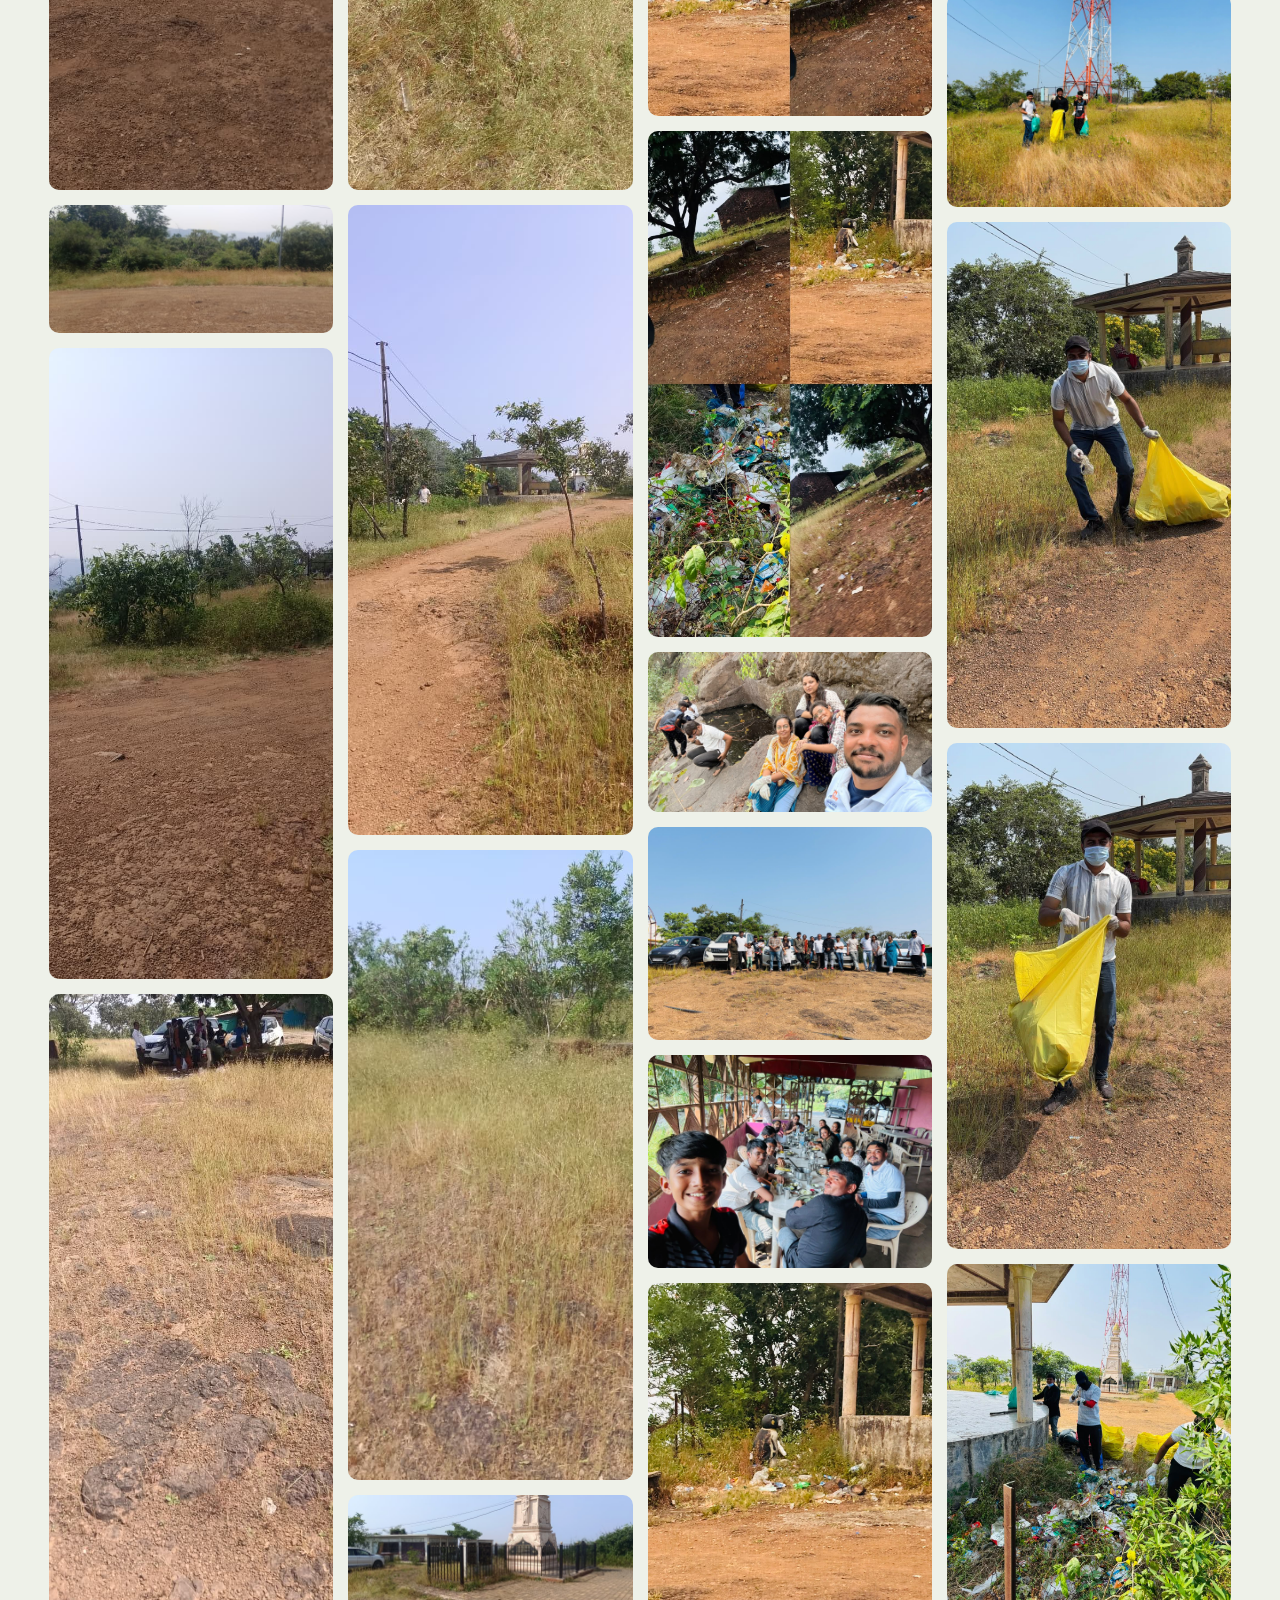
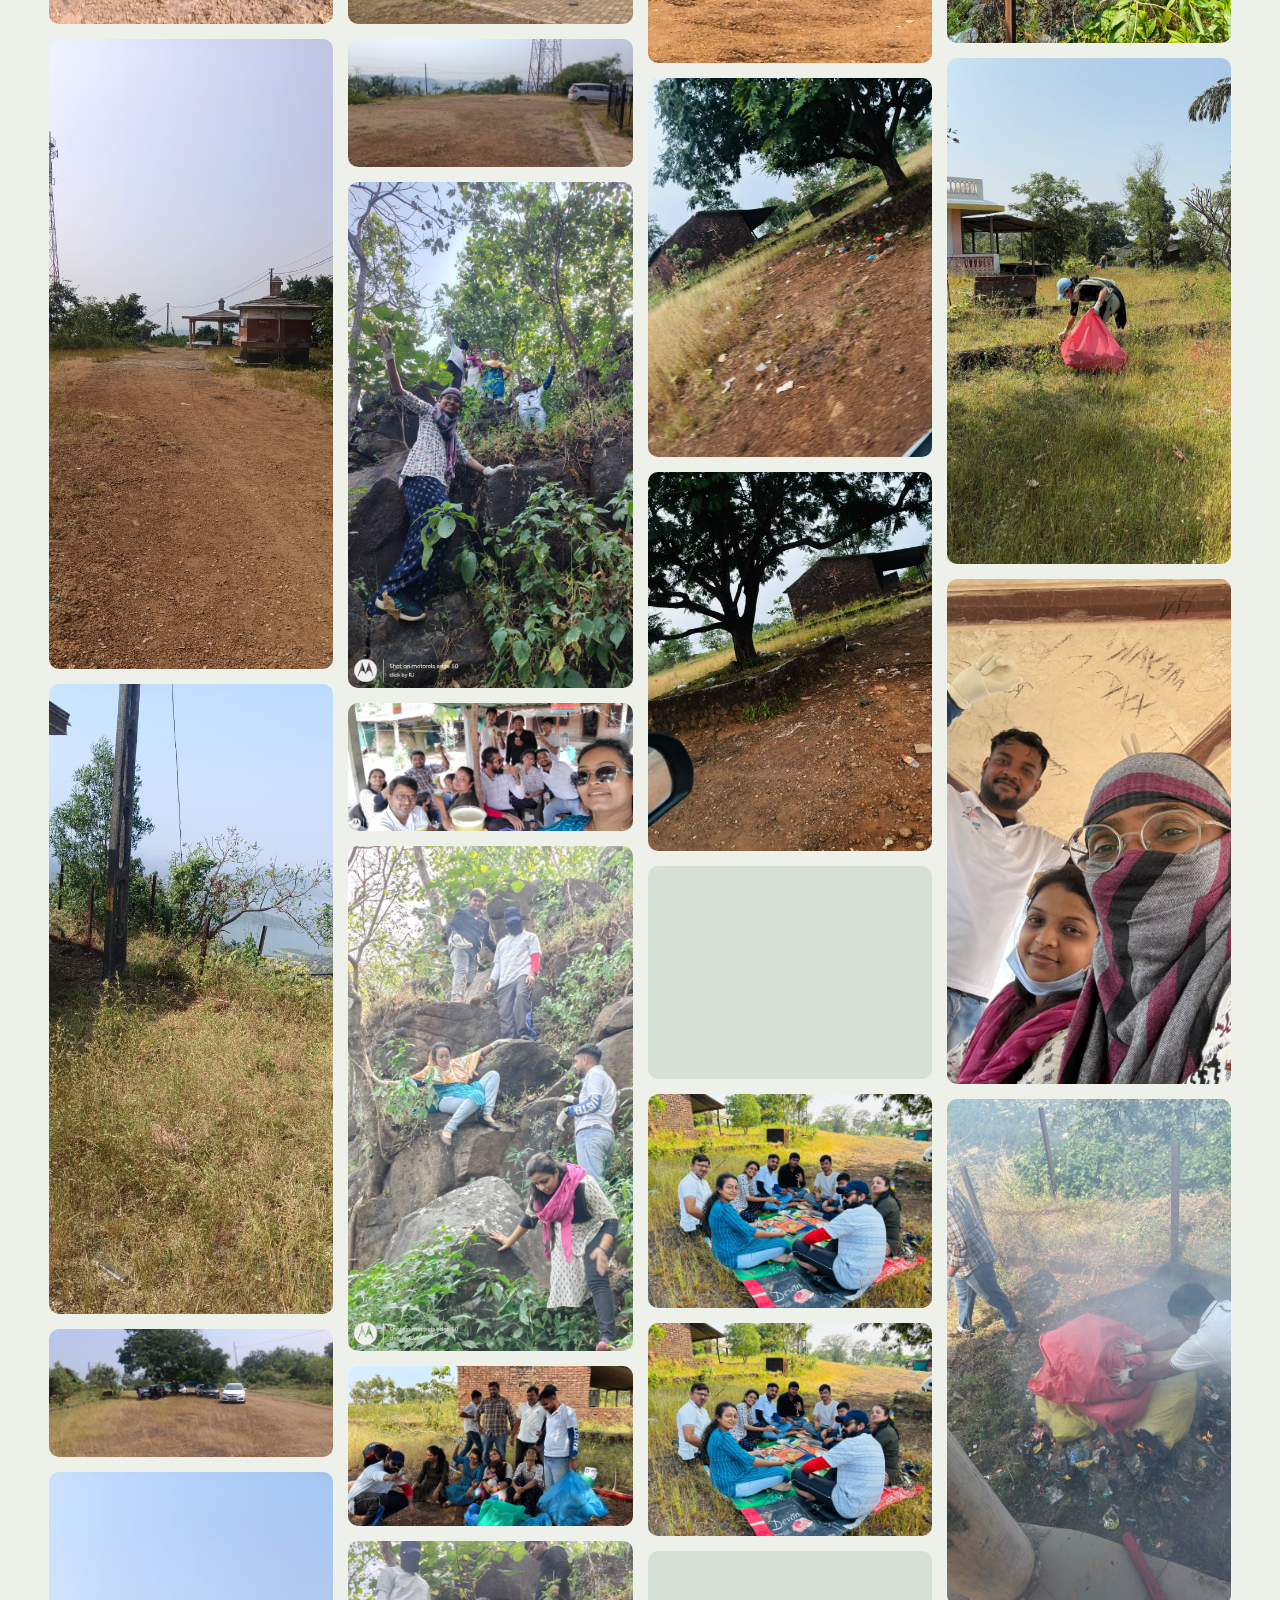
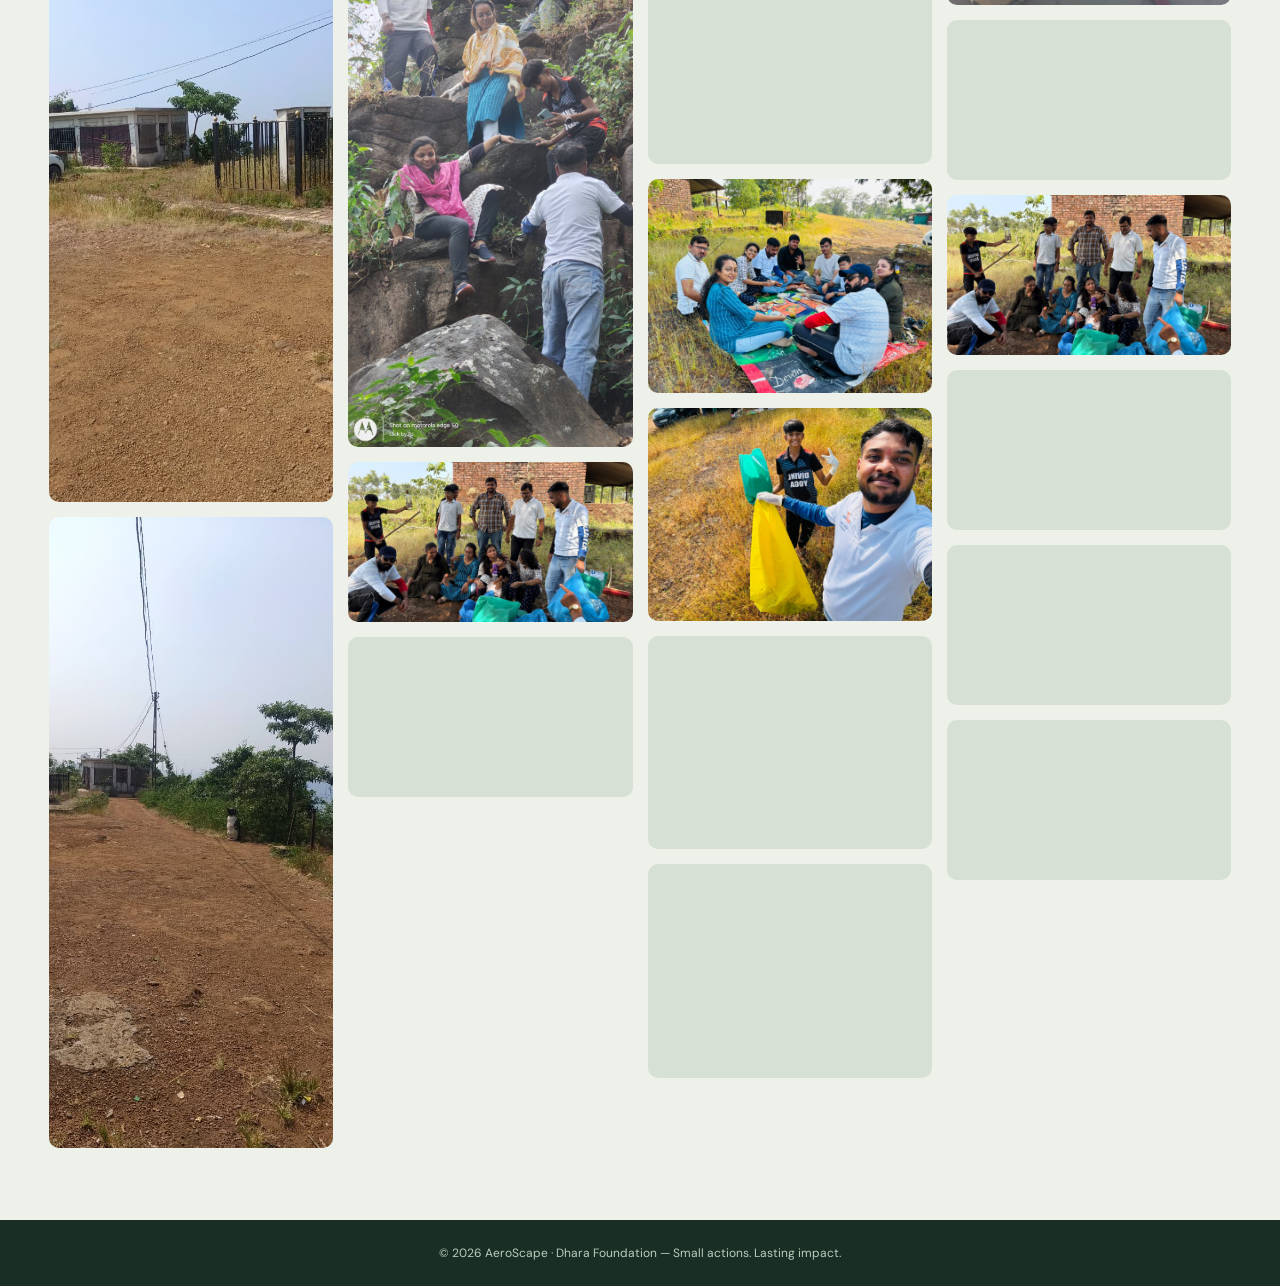
==== commit e3ef939a: "Use Ajmal Gadh landscape photograph as gallery hero background" ====
--- a/ajmal-gadh.html
+++ b/ajmal-gadh.html
@@ -1,6 +1,6 @@
 <!doctype html>
 <html lang="en"><head><meta charset="utf-8"><meta name="viewport" content="width=device-width,initial-scale=1"><meta name="description" content="Photographs from Dhara Foundation's Ajmal Gadh mountain cleanup drive, an AeroScape environmental initiative."><title>Ajmal Gadh Mountain Cleanup | Dhara Foundation — AeroScape</title><link rel="preconnect" href="https://fonts.googleapis.com"><link rel="preconnect" href="https://fonts.gstatic.com" crossorigin><link href="https://fonts.googleapis.com/css2?family=DM+Sans:wght@400;500;600;700&family=Playfair+Display:wght@500;600&display=swap" rel="stylesheet"><style>
-:root{--forest:#192f25;--cream:#eef1e9;--ink:#233a2c;--muted:#718575}*{box-sizing:border-box}html{scroll-behavior:smooth}body{margin:0;background:var(--cream);color:var(--ink);font-family:'DM Sans',Arial,sans-serif}a{color:inherit;text-decoration:none}button{font:inherit}header{background:var(--forest);color:#eaf2e8;display:flex;justify-content:space-between;align-items:center;gap:16px;padding:16px clamp(20px,5vw,76px)}.brand{font-family:'Playfair Display',Georgia,serif;font-size:27px;letter-spacing:.01em}.back{border:1px solid #647b69;border-radius:40px;padding:10px 17px;font-size:13px;transition:background .2s}.back:hover{background:#34503e}.hero{background:linear-gradient(135deg,#1c3a2a,#0e2118);color:#f0f4e7;text-align:center;padding:65px 20px 59px}.eyebrow{letter-spacing:.2em;font-size:11px;color:#b5cfa5;margin:0 0 15px}.hero h1{font-family:'Playfair Display',Georgia,serif;font-size:clamp(38px,6vw,72px);line-height:1.15;font-weight:500;margin:0 0 16px}.hero h1 em{font-weight:500;color:#c6d9a7}.hero p:last-child{color:#c8d6c4;font-size:15px;max-width:580px;margin:0 auto;line-height:1.7}.gallery{max-width:1450px;margin:auto;padding:42px clamp(14px,3.8vw,58px) 72px}.gallery-top{display:flex;justify-content:space-between;align-items:end;gap:15px;margin-bottom:23px}.gallery-top h2{font-family:'Playfair Display',Georgia,serif;font-weight:500;font-size:28px;margin:0}.gallery-top span{font-size:13px;color:var(--muted)}.photos{columns:4 220px;column-gap:15px}.photo{display:block;position:relative;width:100%;margin:0 0 15px;padding:0;border:0;border-radius:10px;overflow:hidden;background:#d7e0d4;cursor:zoom-in;break-inside:avoid;text-align:left}.photo img{display:block;width:100%;height:auto;transition:transform .35s,filter .35s}.photo:hover img{transform:scale(1.035);filter:brightness(.8)}.photo span{position:absolute;bottom:14px;left:14px;color:white;font-size:10px;font-weight:700;letter-spacing:.12em;opacity:0;transition:opacity .2s}.photo:hover span,.photo:focus-visible span{opacity:1}.photo:focus-visible{outline:3px solid #86b779;outline-offset:3px}.lightbox{width:min(1200px,97vw);max-width:none;max-height:96vh;background:#0c1710;color:#fff;border:1px solid #415d49;border-radius:13px;padding:15px}.lightbox::backdrop{background:rgba(0,0,0,.91)}.lightbox-top{display:flex;align-items:center;justify-content:space-between;margin-bottom:10px;gap:10px}.lightbox-top p{margin:0;color:#cadacb;font-size:13px}.close{width:38px;height:38px;border:1px solid #5b7662;background:#243f2c;border-radius:50%;color:white;font-size:25px;cursor:pointer}.stage{display:flex;align-items:center;justify-content:space-between;gap:9px}.stage img{display:block;max-width:calc(100% - 100px);max-height:78vh;width:auto;height:auto;margin:auto;object-fit:contain}.nav{border:1px solid #5b7662;border-radius:50%;background:#27432f;color:white;font-size:30px;width:41px;height:41px;flex:none;cursor:pointer}footer{background:var(--forest);color:#bdcdbd;text-align:center;padding:25px 16px;font-size:12px}@media(max-width:600px){header{padding:13px 16px}.brand{font-size:22px}.back{font-size:11px;padding:9px 12px}.hero{padding:47px 16px}.gallery{padding:26px 12px 50px}.photos{columns:2 145px;column-gap:9px}.photo{margin-bottom:9px;border-radius:7px}.stage{gap:3px}.stage img{max-width:calc(100% - 68px);max-height:75vh}.nav{width:29px;height:36px;font-size:24px}.lightbox{padding:8px}}
+:root{--forest:#192f25;--cream:#eef1e9;--ink:#233a2c;--muted:#718575}*{box-sizing:border-box}html{scroll-behavior:smooth}body{margin:0;background:var(--cream);color:var(--ink);font-family:'DM Sans',Arial,sans-serif}a{color:inherit;text-decoration:none}button{font:inherit}header{background:var(--forest);color:#eaf2e8;display:flex;justify-content:space-between;align-items:center;gap:16px;padding:16px clamp(20px,5vw,76px)}.brand{font-family:'Playfair Display',Georgia,serif;font-size:27px;letter-spacing:.01em}.back{border:1px solid #647b69;border-radius:40px;padding:10px 17px;font-size:13px;transition:background .2s}.back:hover{background:#34503e}.hero{background:linear-gradient(90deg,rgba(8,28,18,.78),rgba(8,28,18,.58)),url('assets/dhara/ajmal-gadh/ajmal-gadh-background.jpeg') center 48%/cover no-repeat;color:#f0f4e7;text-align:center;padding:65px 20px 59px}.eyebrow{letter-spacing:.2em;font-size:11px;color:#b5cfa5;margin:0 0 15px}.hero h1{font-family:'Playfair Display',Georgia,serif;font-size:clamp(38px,6vw,72px);line-height:1.15;font-weight:500;margin:0 0 16px}.hero h1 em{font-weight:500;color:#c6d9a7}.hero p:last-child{color:#c8d6c4;font-size:15px;max-width:580px;margin:0 auto;line-height:1.7}.gallery{max-width:1450px;margin:auto;padding:42px clamp(14px,3.8vw,58px) 72px}.gallery-top{display:flex;justify-content:space-between;align-items:end;gap:15px;margin-bottom:23px}.gallery-top h2{font-family:'Playfair Display',Georgia,serif;font-weight:500;font-size:28px;margin:0}.gallery-top span{font-size:13px;color:var(--muted)}.photos{columns:4 220px;column-gap:15px}.photo{display:block;position:relative;width:100%;margin:0 0 15px;padding:0;border:0;border-radius:10px;overflow:hidden;background:#d7e0d4;cursor:zoom-in;break-inside:avoid;text-align:left}.photo img{display:block;width:100%;height:auto;transition:transform .35s,filter .35s}.photo:hover img{transform:scale(1.035);filter:brightness(.8)}.photo span{position:absolute;bottom:14px;left:14px;color:white;font-size:10px;font-weight:700;letter-spacing:.12em;opacity:0;transition:opacity .2s}.photo:hover span,.photo:focus-visible span{opacity:1}.photo:focus-visible{outline:3px solid #86b779;outline-offset:3px}.lightbox{width:min(1200px,97vw);max-width:none;max-height:96vh;background:#0c1710;color:#fff;border:1px solid #415d49;border-radius:13px;padding:15px}.lightbox::backdrop{background:rgba(0,0,0,.91)}.lightbox-top{display:flex;align-items:center;justify-content:space-between;margin-bottom:10px;gap:10px}.lightbox-top p{margin:0;color:#cadacb;font-size:13px}.close{width:38px;height:38px;border:1px solid #5b7662;background:#243f2c;border-radius:50%;color:white;font-size:25px;cursor:pointer}.stage{display:flex;align-items:center;justify-content:space-between;gap:9px}.stage img{display:block;max-width:calc(100% - 100px);max-height:78vh;width:auto;height:auto;margin:auto;object-fit:contain}.nav{border:1px solid #5b7662;border-radius:50%;background:#27432f;color:white;font-size:30px;width:41px;height:41px;flex:none;cursor:pointer}footer{background:var(--forest);color:#bdcdbd;text-align:center;padding:25px 16px;font-size:12px}@media(max-width:600px){header{padding:13px 16px}.brand{font-size:22px}.back{font-size:11px;padding:9px 12px}.hero{padding:47px 16px}.gallery{padding:26px 12px 50px}.photos{columns:2 145px;column-gap:9px}.photo{margin-bottom:9px;border-radius:7px}.stage{gap:3px}.stage img{max-width:calc(100% - 68px);max-height:75vh}.nav{width:29px;height:36px;font-size:24px}.lightbox{padding:8px}}
 header .brand img{display:block;width:clamp(175px,24vw,320px);max-height:78px;height:auto;object-fit:contain;object-position:left center}header .brand{display:flex;align-items:center}@media(max-width:600px){header .brand img{width:clamp(145px,42vw,210px);max-height:62px}}</style></head><body><header><a class="brand" href="index.html" aria-label="AeroScape homepage"><img src="AeroScape-Corrected-Logo.png" alt="AeroScape — Escape Into Nature"></a><a class="back" href="index.html#dhara">← Back to Dhara Foundation</a></header><main><section class="hero"><p class="eyebrow">DHARA FOUNDATION · OUR ACTIVITIES</p><h1>Ajmal Gadh <em>Mountain Cleanup</em></h1><p>Moments from our mountain cleanup drive — caring for the natural places we explore, one step at a time.</p></section><section class="gallery" aria-labelledby="photos-title"><div class="gallery-top"><h2 id="photos-title">Cleanup Photo Journal</h2><span>57 photographs</span></div><div class="photos">
 <button class="photo" type="button" data-index="0" aria-label="Open Ajmal Gadh photograph 1"><img src="assets/dhara/ajmal-gadh/photo-01.jpg" alt="Ajmal Gadh mountain cleanup — photograph 1" loading="eager" decoding="async"><span>VIEW PHOTO ↗</span></button>
 <button class="photo" type="button" data-index="1" aria-label="Open Ajmal Gadh photograph 2"><img src="assets/dhara/ajmal-gadh/photo-02.jpg" alt="Ajmal Gadh mountain cleanup — photograph 2" loading="eager" decoding="async"><span>VIEW PHOTO ↗</span></button>
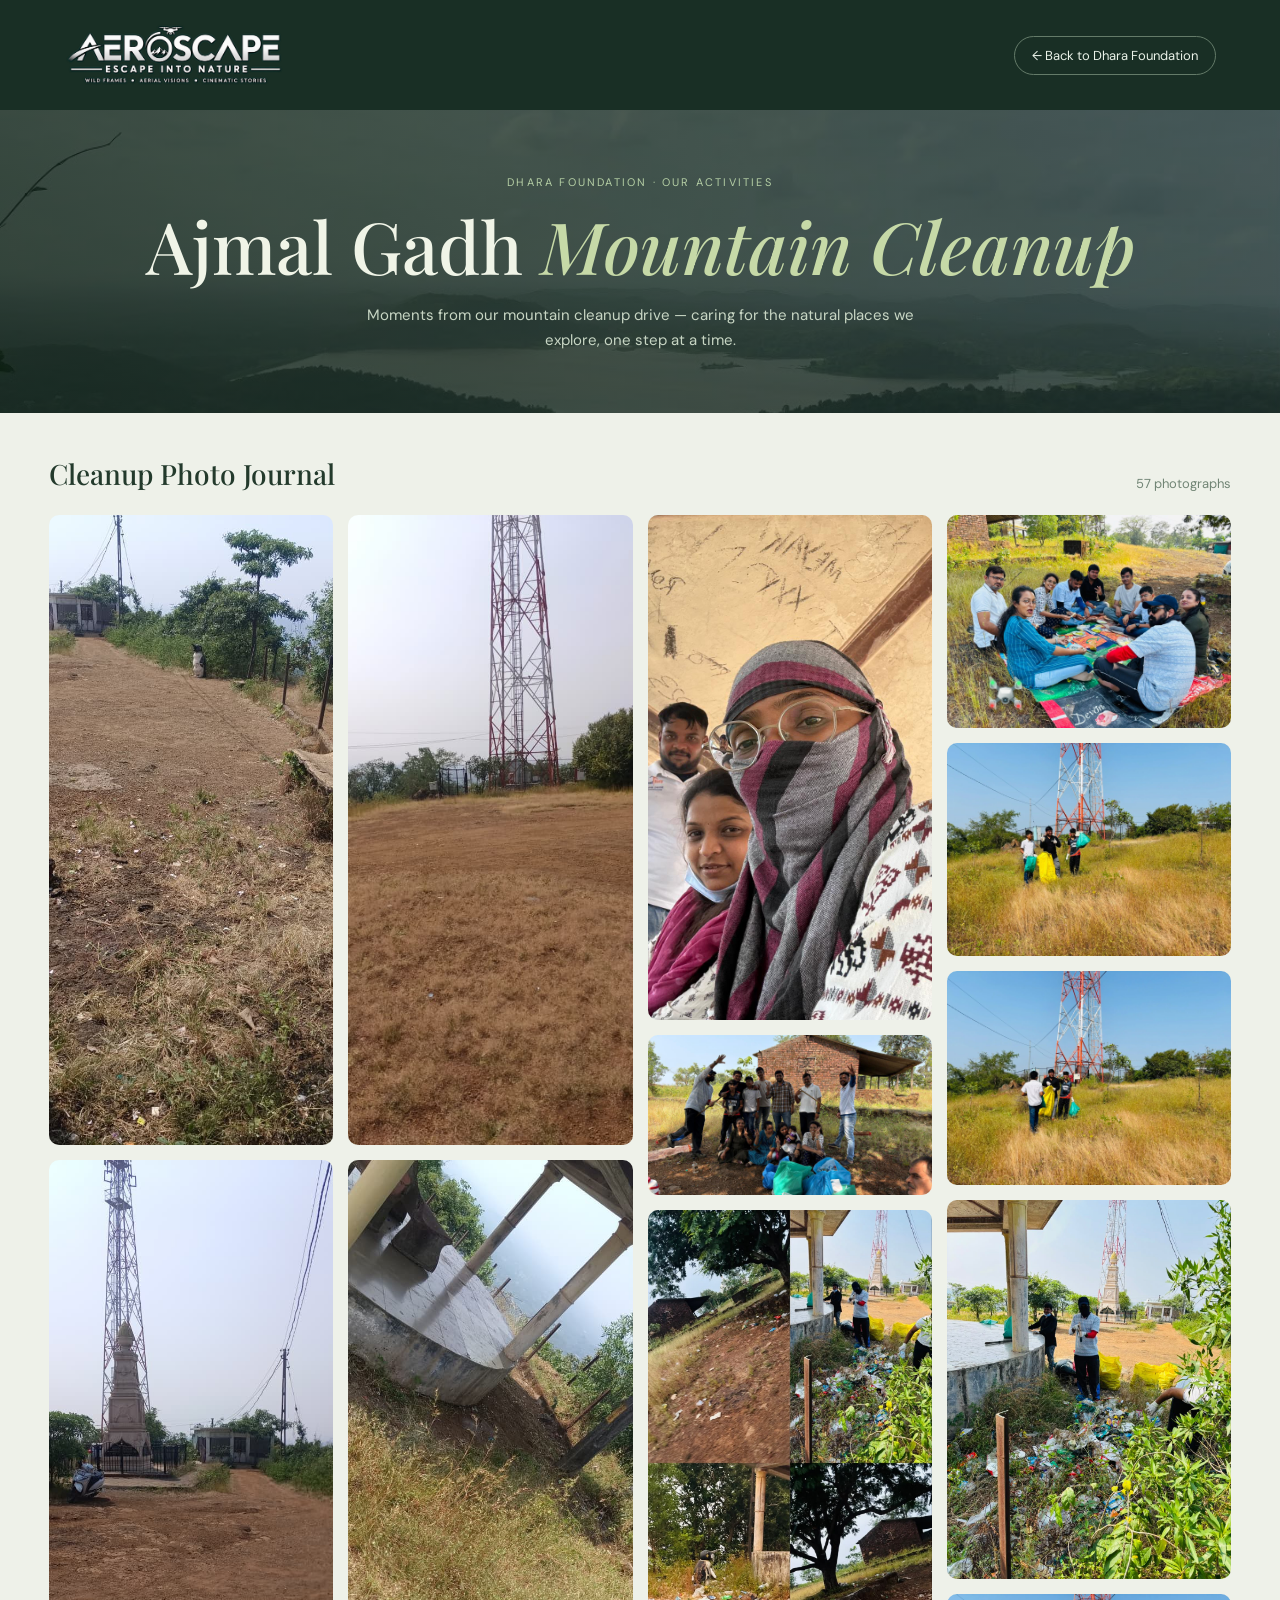
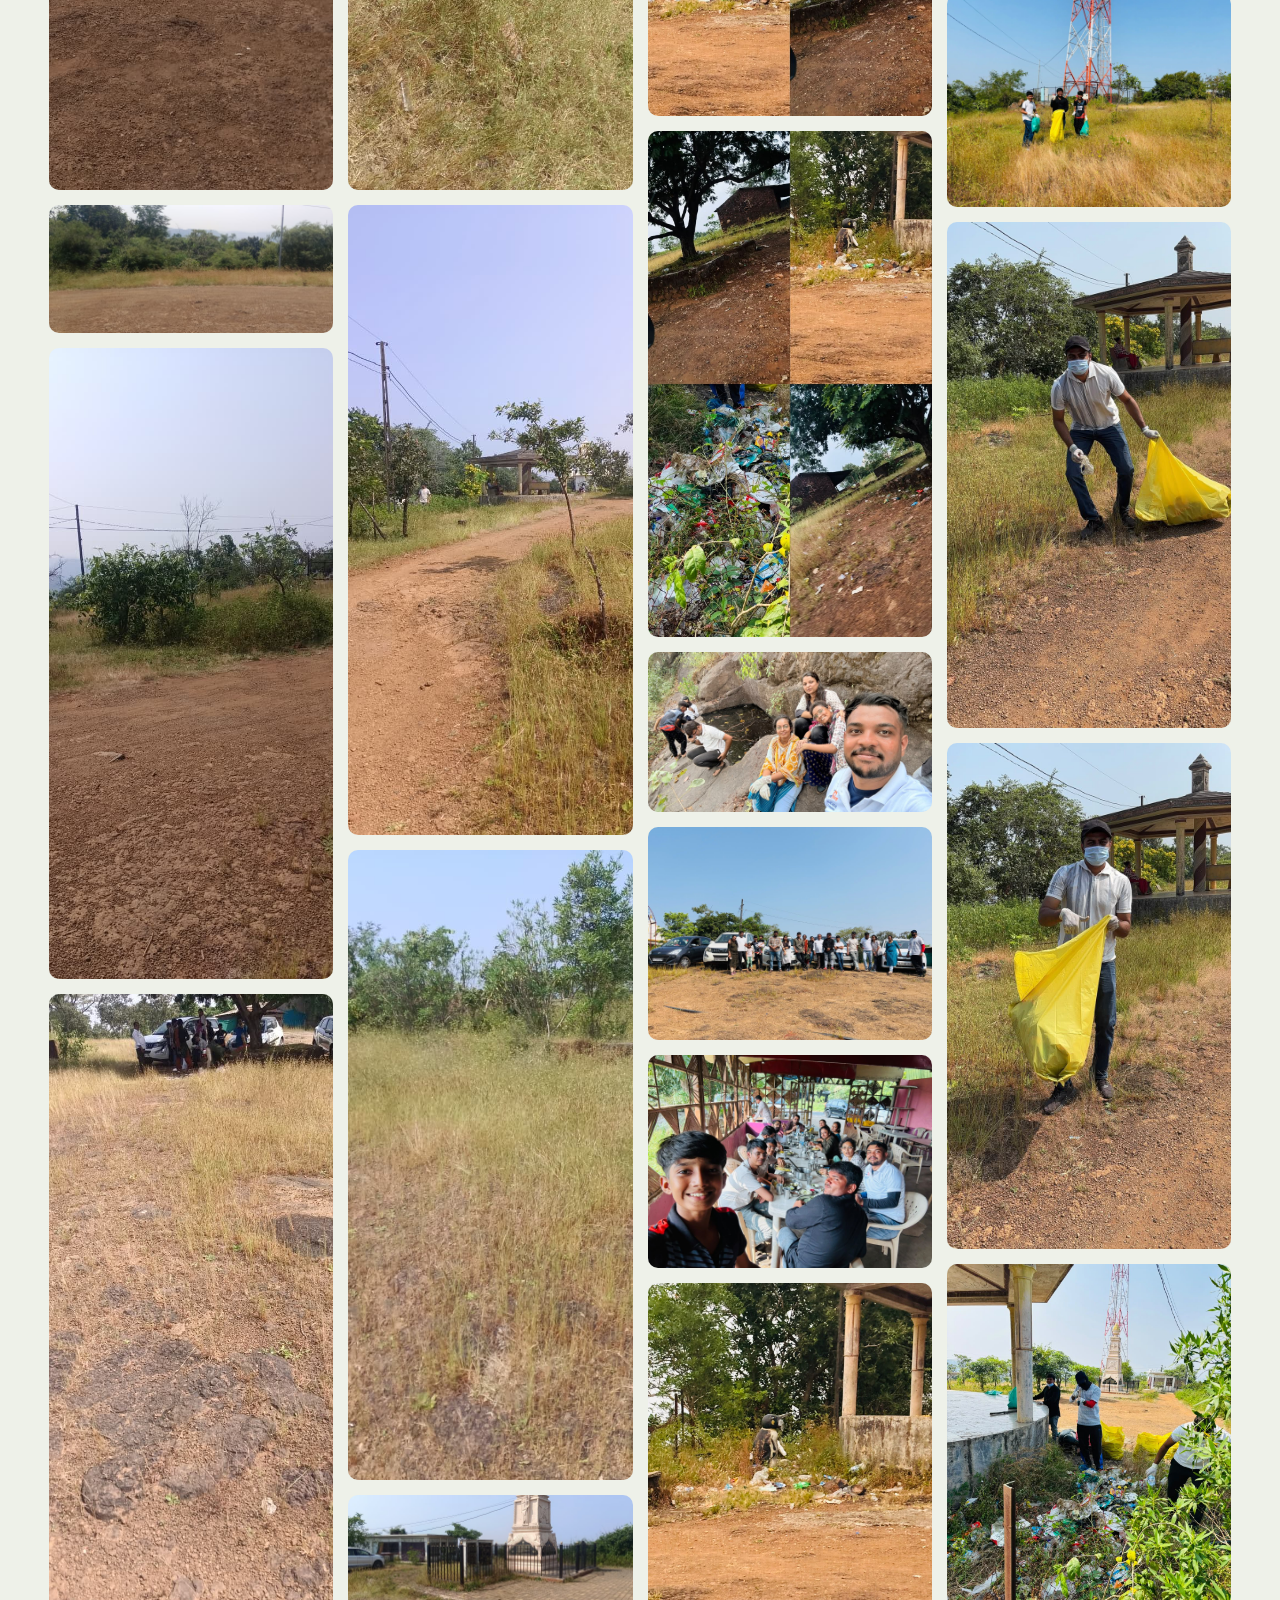
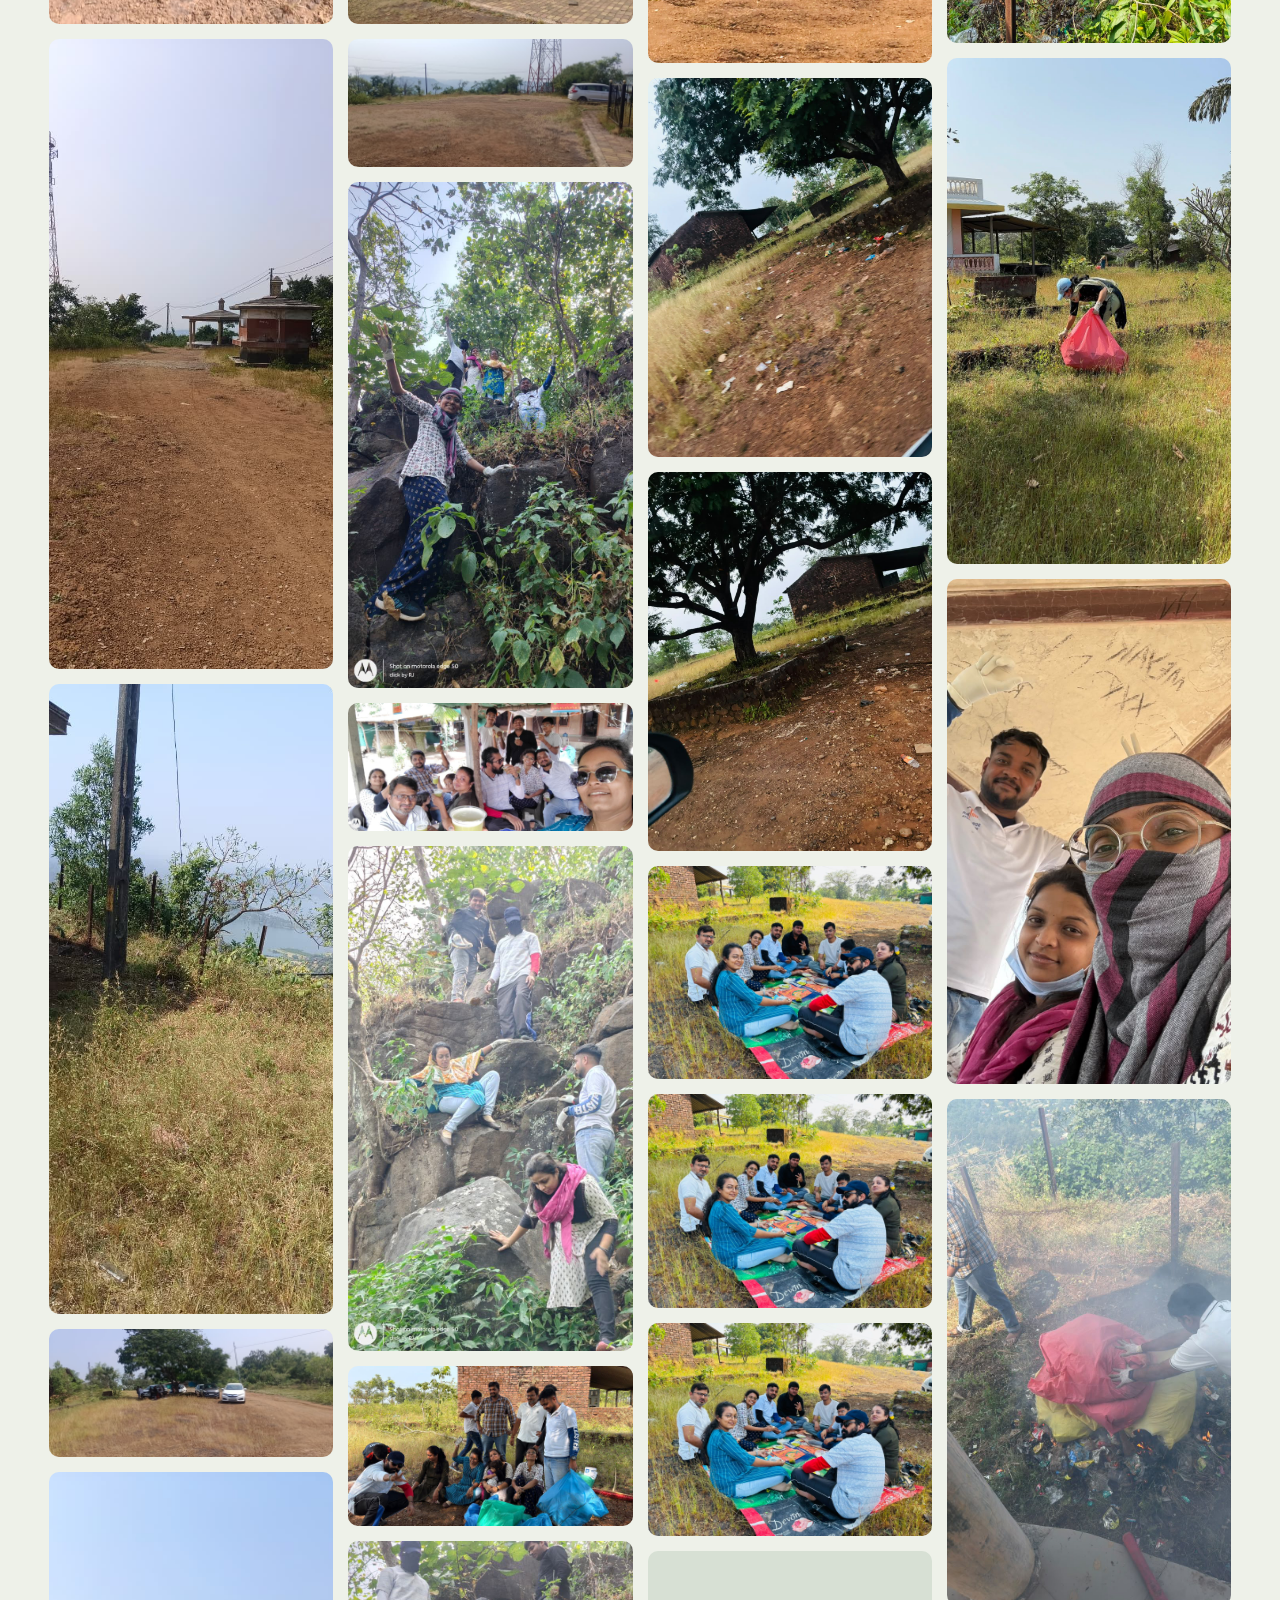
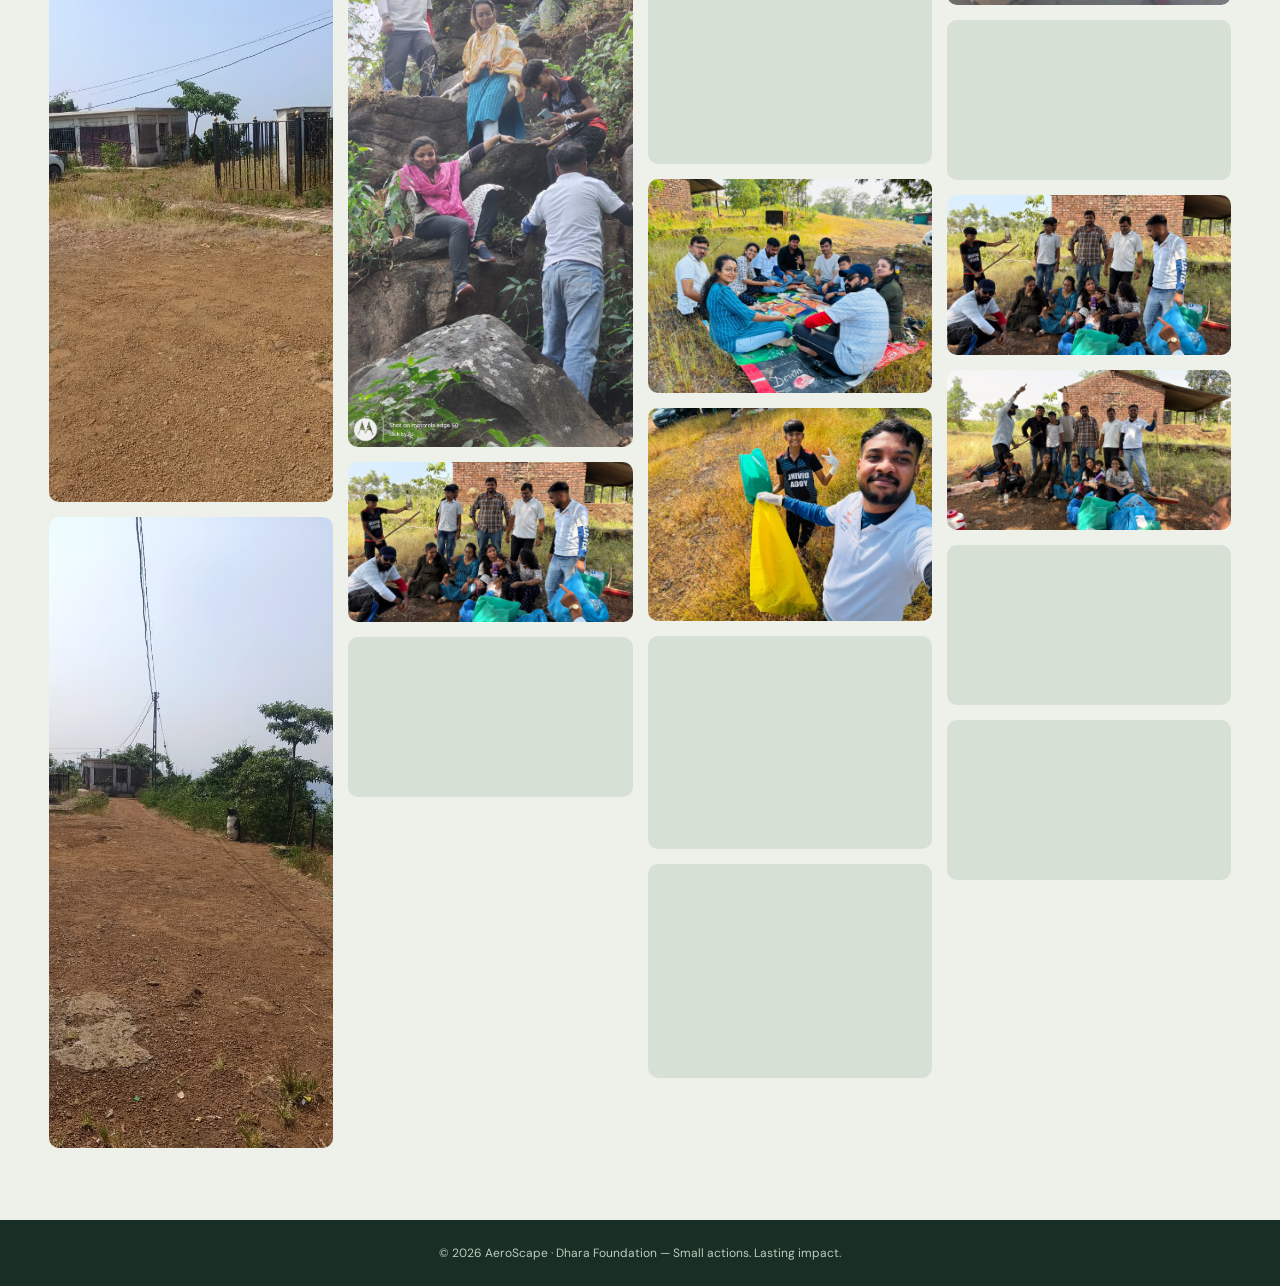
==== commit c1e0ae0a: "Optimize Ajmal Gadh gallery search metadata" ====
--- a/ajmal-gadh.html
+++ b/ajmal-gadh.html
@@ -1,7 +1,7 @@
 <!doctype html>
-<html lang="en"><head><meta charset="utf-8"><meta name="viewport" content="width=device-width,initial-scale=1"><meta name="description" content="Photographs from Dhara Foundation's Ajmal Gadh mountain cleanup drive, an AeroScape environmental initiative."><title>Ajmal Gadh Mountain Cleanup | Dhara Foundation — AeroScape</title><link rel="preconnect" href="https://fonts.googleapis.com"><link rel="preconnect" href="https://fonts.gstatic.com" crossorigin><link href="https://fonts.googleapis.com/css2?family=DM+Sans:wght@400;500;600;700&family=Playfair+Display:wght@500;600&display=swap" rel="stylesheet"><style>
+<html lang="en"><head><meta charset="utf-8"><meta name="viewport" content="width=device-width,initial-scale=1"><meta name="description" content="Explore 57 photographs from the Ajmal Gadh mountain cleanup drive by Dhara Foundation, an AeroScape environmental initiative."><title>Ajmal Gadh Mountain Cleanup Photos | Dhara Foundation</title><link rel="preconnect" href="https://fonts.googleapis.com"><link rel="preconnect" href="https://fonts.gstatic.com" crossorigin><link href="https://fonts.googleapis.com/css2?family=DM+Sans:wght@400;500;600;700&family=Playfair+Display:wght@500;600&display=swap" rel="stylesheet"><style>
 :root{--forest:#192f25;--cream:#eef1e9;--ink:#233a2c;--muted:#718575}*{box-sizing:border-box}html{scroll-behavior:smooth}body{margin:0;background:var(--cream);color:var(--ink);font-family:'DM Sans',Arial,sans-serif}a{color:inherit;text-decoration:none}button{font:inherit}header{background:var(--forest);color:#eaf2e8;display:flex;justify-content:space-between;align-items:center;gap:16px;padding:16px clamp(20px,5vw,76px)}.brand{font-family:'Playfair Display',Georgia,serif;font-size:27px;letter-spacing:.01em}.back{border:1px solid #647b69;border-radius:40px;padding:10px 17px;font-size:13px;transition:background .2s}.back:hover{background:#34503e}.hero{background:linear-gradient(90deg,rgba(8,28,18,.78),rgba(8,28,18,.58)),url('assets/dhara/ajmal-gadh/ajmal-gadh-background.jpeg') center 48%/cover no-repeat;color:#f0f4e7;text-align:center;padding:65px 20px 59px}.eyebrow{letter-spacing:.2em;font-size:11px;color:#b5cfa5;margin:0 0 15px}.hero h1{font-family:'Playfair Display',Georgia,serif;font-size:clamp(38px,6vw,72px);line-height:1.15;font-weight:500;margin:0 0 16px}.hero h1 em{font-weight:500;color:#c6d9a7}.hero p:last-child{color:#c8d6c4;font-size:15px;max-width:580px;margin:0 auto;line-height:1.7}.gallery{max-width:1450px;margin:auto;padding:42px clamp(14px,3.8vw,58px) 72px}.gallery-top{display:flex;justify-content:space-between;align-items:end;gap:15px;margin-bottom:23px}.gallery-top h2{font-family:'Playfair Display',Georgia,serif;font-weight:500;font-size:28px;margin:0}.gallery-top span{font-size:13px;color:var(--muted)}.photos{columns:4 220px;column-gap:15px}.photo{display:block;position:relative;width:100%;margin:0 0 15px;padding:0;border:0;border-radius:10px;overflow:hidden;background:#d7e0d4;cursor:zoom-in;break-inside:avoid;text-align:left}.photo img{display:block;width:100%;height:auto;transition:transform .35s,filter .35s}.photo:hover img{transform:scale(1.035);filter:brightness(.8)}.photo span{position:absolute;bottom:14px;left:14px;color:white;font-size:10px;font-weight:700;letter-spacing:.12em;opacity:0;transition:opacity .2s}.photo:hover span,.photo:focus-visible span{opacity:1}.photo:focus-visible{outline:3px solid #86b779;outline-offset:3px}.lightbox{width:min(1200px,97vw);max-width:none;max-height:96vh;background:#0c1710;color:#fff;border:1px solid #415d49;border-radius:13px;padding:15px}.lightbox::backdrop{background:rgba(0,0,0,.91)}.lightbox-top{display:flex;align-items:center;justify-content:space-between;margin-bottom:10px;gap:10px}.lightbox-top p{margin:0;color:#cadacb;font-size:13px}.close{width:38px;height:38px;border:1px solid #5b7662;background:#243f2c;border-radius:50%;color:white;font-size:25px;cursor:pointer}.stage{display:flex;align-items:center;justify-content:space-between;gap:9px}.stage img{display:block;max-width:calc(100% - 100px);max-height:78vh;width:auto;height:auto;margin:auto;object-fit:contain}.nav{border:1px solid #5b7662;border-radius:50%;background:#27432f;color:white;font-size:30px;width:41px;height:41px;flex:none;cursor:pointer}footer{background:var(--forest);color:#bdcdbd;text-align:center;padding:25px 16px;font-size:12px}@media(max-width:600px){header{padding:13px 16px}.brand{font-size:22px}.back{font-size:11px;padding:9px 12px}.hero{padding:47px 16px}.gallery{padding:26px 12px 50px}.photos{columns:2 145px;column-gap:9px}.photo{margin-bottom:9px;border-radius:7px}.stage{gap:3px}.stage img{max-width:calc(100% - 68px);max-height:75vh}.nav{width:29px;height:36px;font-size:24px}.lightbox{padding:8px}}
-header .brand img{display:block;width:clamp(175px,24vw,320px);max-height:78px;height:auto;object-fit:contain;object-position:left center}header .brand{display:flex;align-items:center}@media(max-width:600px){header .brand img{width:clamp(145px,42vw,210px);max-height:62px}}</style></head><body><header><a class="brand" href="index.html" aria-label="AeroScape homepage"><img src="AeroScape-Corrected-Logo.png" alt="AeroScape — Escape Into Nature"></a><a class="back" href="index.html#dhara">← Back to Dhara Foundation</a></header><main><section class="hero"><p class="eyebrow">DHARA FOUNDATION · OUR ACTIVITIES</p><h1>Ajmal Gadh <em>Mountain Cleanup</em></h1><p>Moments from our mountain cleanup drive — caring for the natural places we explore, one step at a time.</p></section><section class="gallery" aria-labelledby="photos-title"><div class="gallery-top"><h2 id="photos-title">Cleanup Photo Journal</h2><span>57 photographs</span></div><div class="photos">
+header .brand img{display:block;width:clamp(175px,24vw,320px);max-height:78px;height:auto;object-fit:contain;object-position:left center}header .brand{display:flex;align-items:center}@media(max-width:600px){header .brand img{width:clamp(145px,42vw,210px);max-height:62px}}</style><link rel="canonical" href="https://aeroscape.pages.dev/ajmal-gadh.html"></head><body><header><a class="brand" href="index.html" aria-label="AeroScape homepage"><img src="AeroScape-Corrected-Logo.png" alt="AeroScape — Escape Into Nature"></a><a class="back" href="index.html#dhara">← Back to Dhara Foundation</a></header><main><section class="hero"><p class="eyebrow">DHARA FOUNDATION · OUR ACTIVITIES</p><h1>Ajmal Gadh <em>Mountain Cleanup</em></h1><p>Moments from our mountain cleanup drive — caring for the natural places we explore, one step at a time.</p></section><section class="gallery" aria-labelledby="photos-title"><div class="gallery-top"><h2 id="photos-title">Cleanup Photo Journal</h2><span>57 photographs</span></div><div class="photos">
 <button class="photo" type="button" data-index="0" aria-label="Open Ajmal Gadh photograph 1"><img src="assets/dhara/ajmal-gadh/photo-01.jpg" alt="Ajmal Gadh mountain cleanup — photograph 1" loading="eager" decoding="async"><span>VIEW PHOTO ↗</span></button>
 <button class="photo" type="button" data-index="1" aria-label="Open Ajmal Gadh photograph 2"><img src="assets/dhara/ajmal-gadh/photo-02.jpg" alt="Ajmal Gadh mountain cleanup — photograph 2" loading="eager" decoding="async"><span>VIEW PHOTO ↗</span></button>
 <button class="photo" type="button" data-index="2" aria-label="Open Ajmal Gadh photograph 3"><img src="assets/dhara/ajmal-gadh/photo-03.jpg" alt="Ajmal Gadh mountain cleanup — photograph 3" loading="eager" decoding="async"><span>VIEW PHOTO ↗</span></button>
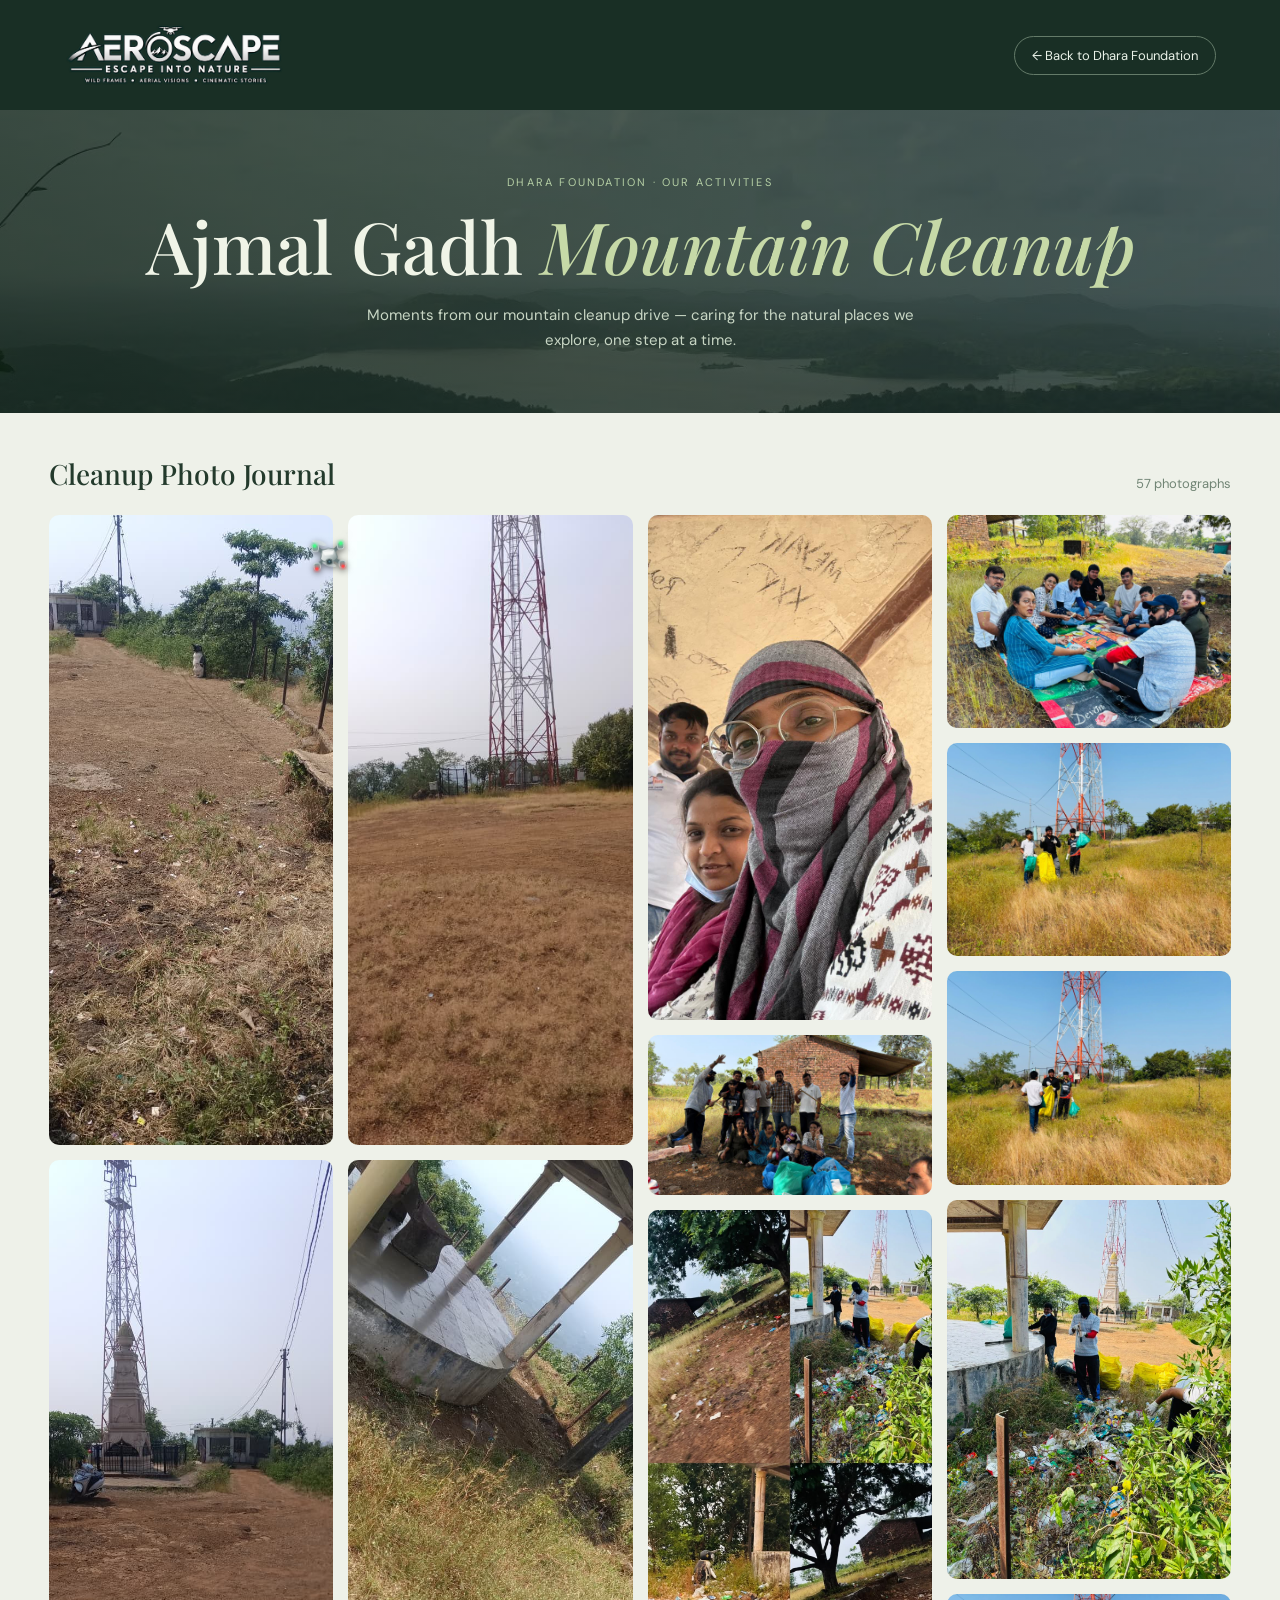
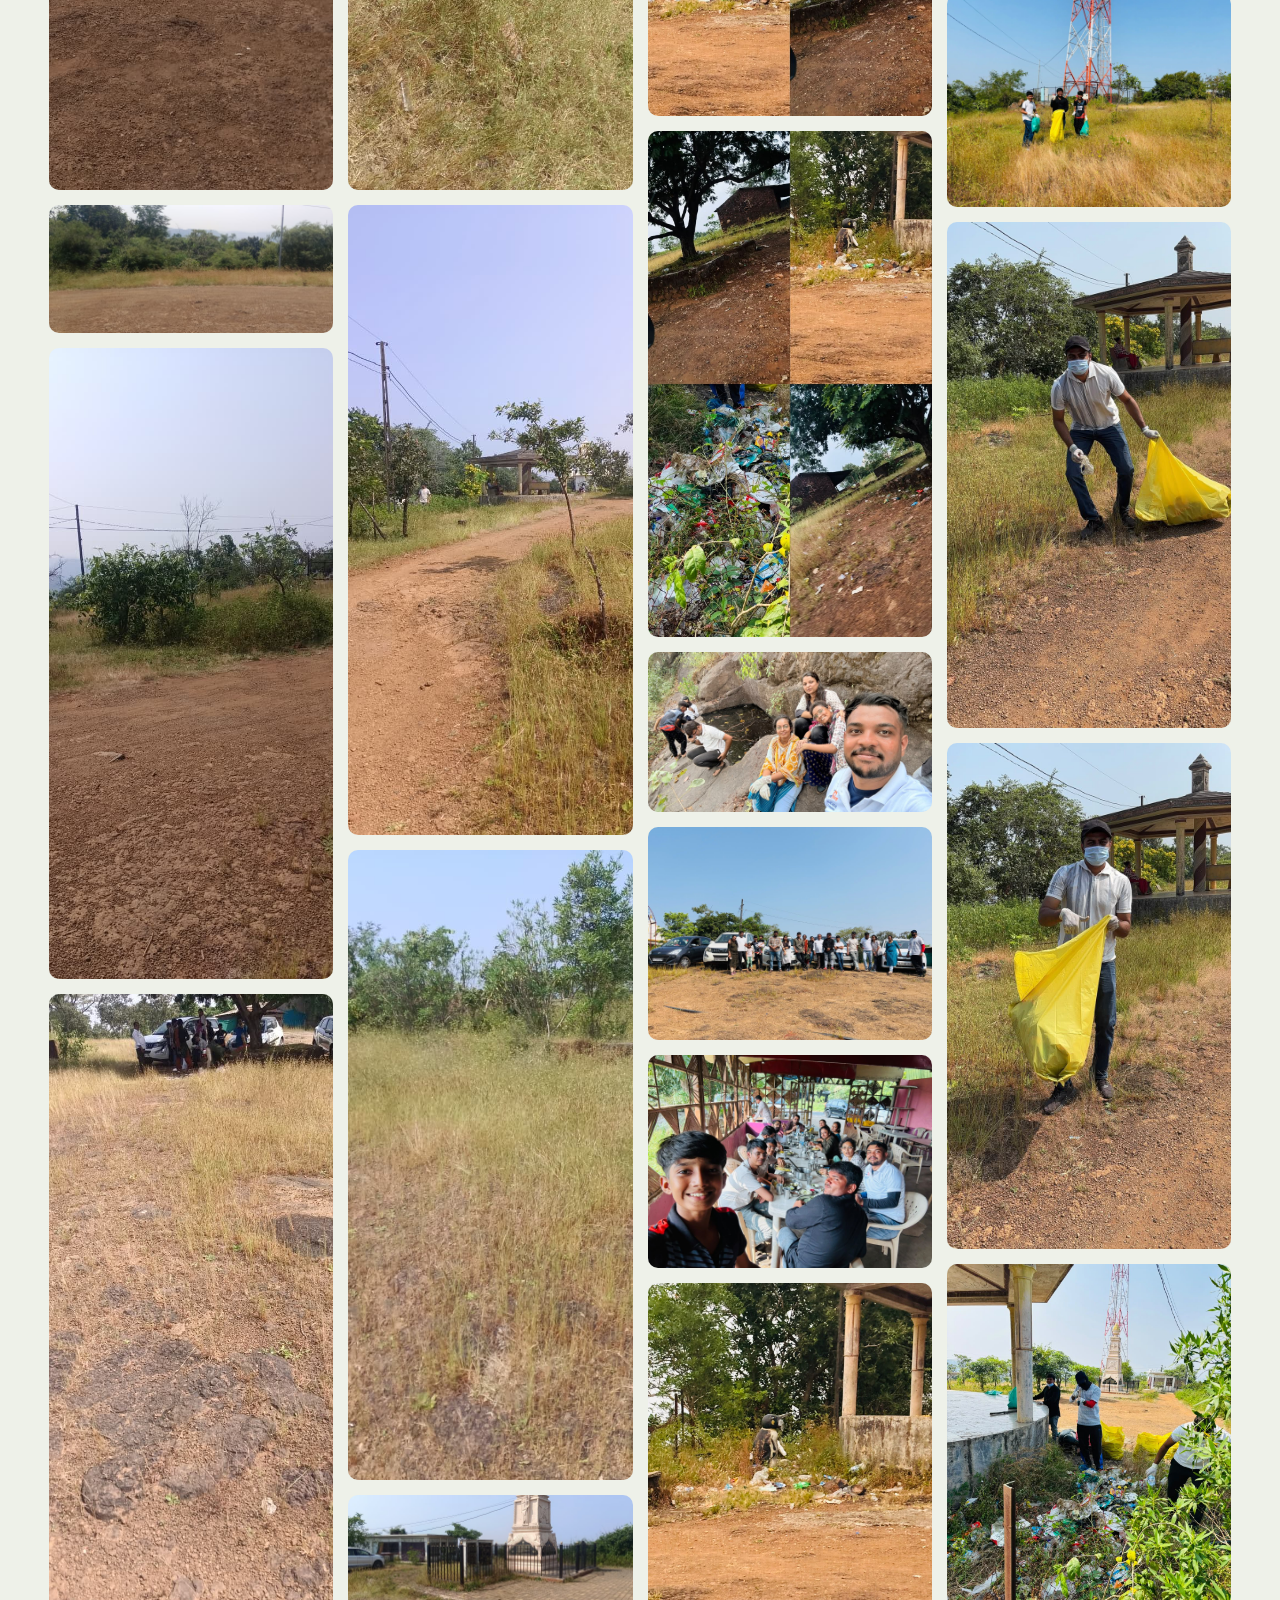
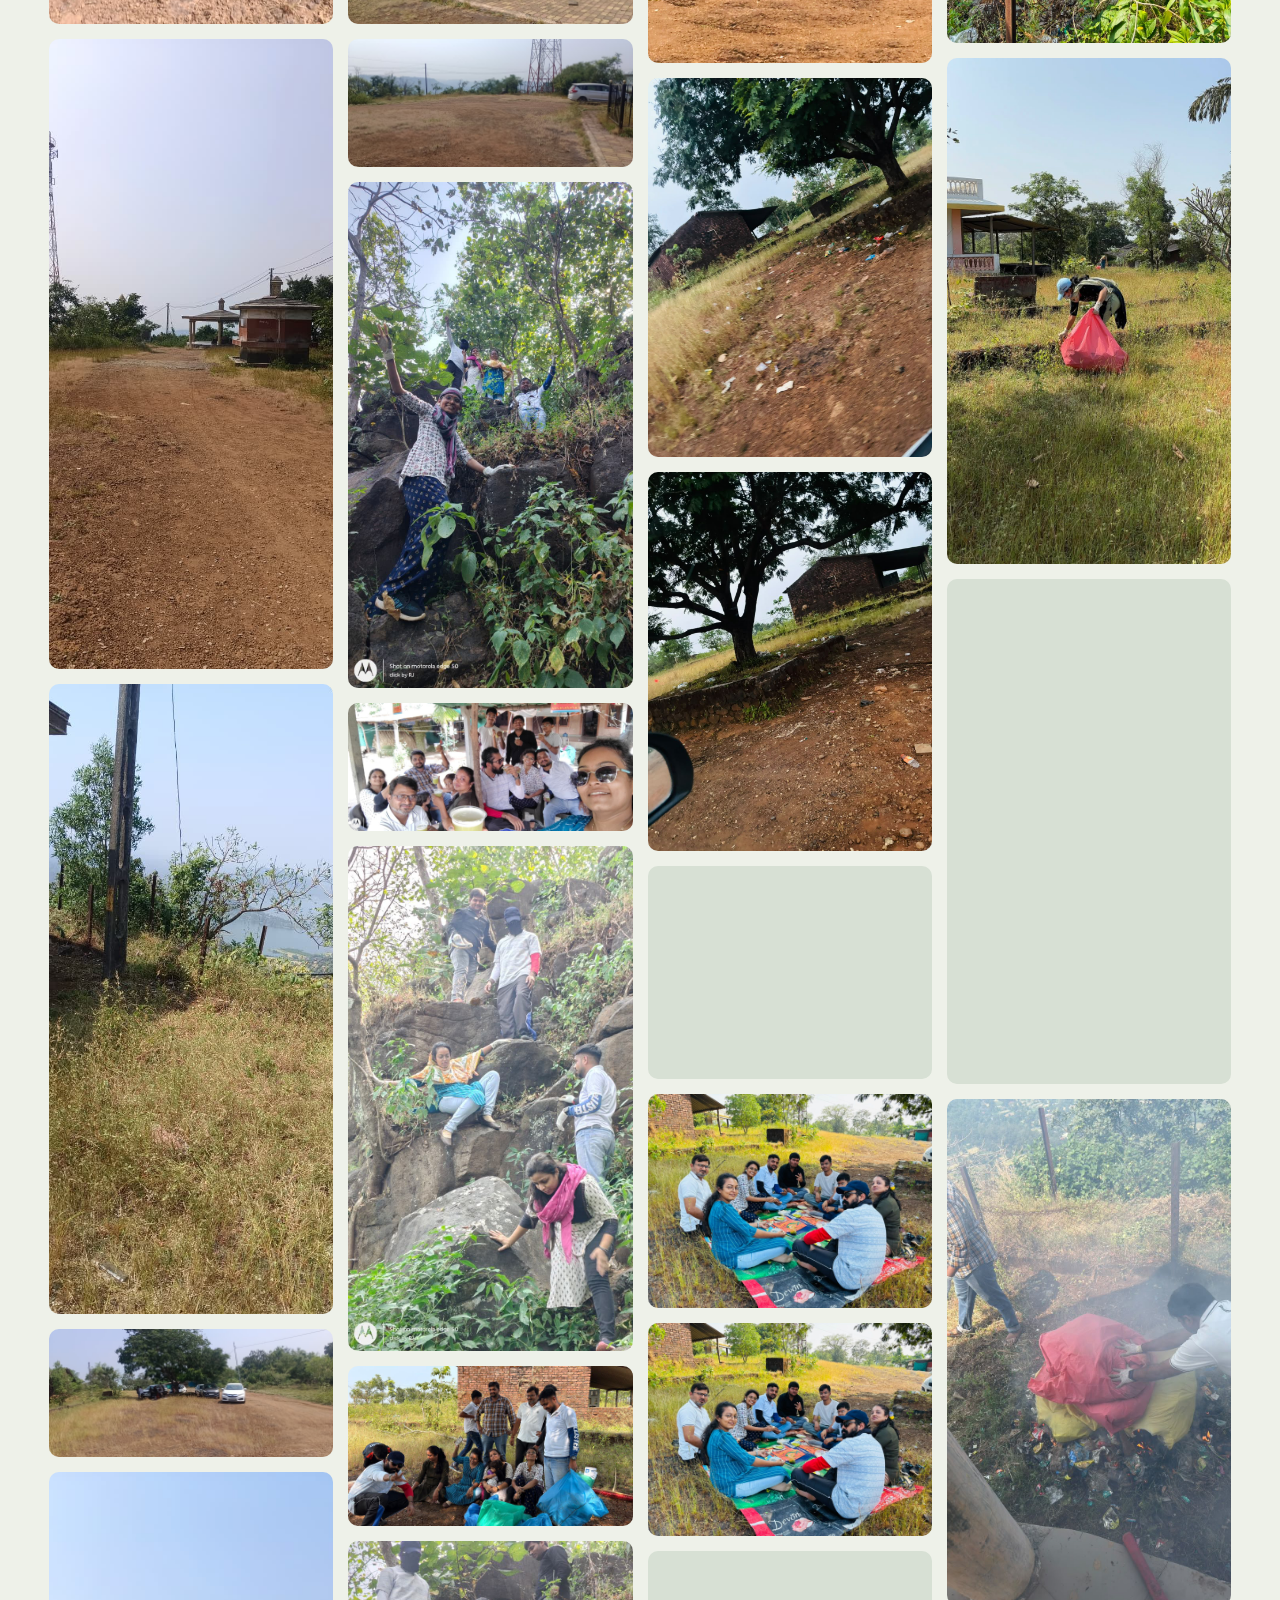
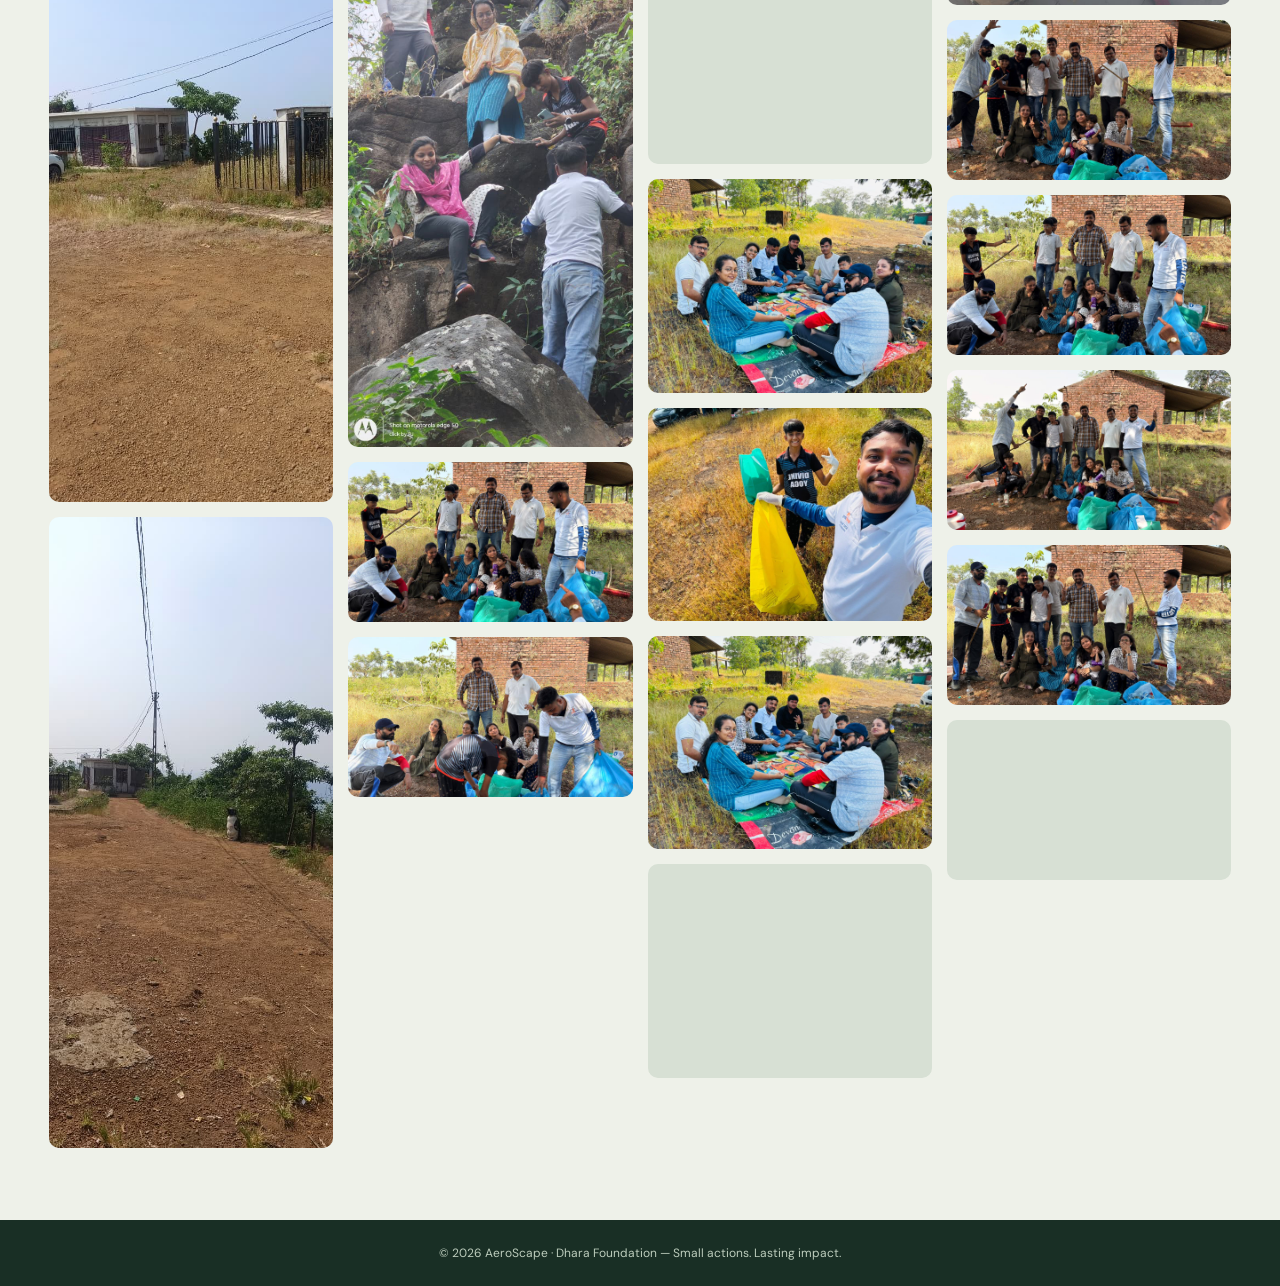
==== commit bb2d0248: "Refresh Safari animation script cache for ajmal-gadh.html" ====
--- a/ajmal-gadh.html
+++ b/ajmal-gadh.html
@@ -61,4 +61,4 @@
 <button class="photo" type="button" data-index="56" aria-label="Open Ajmal Gadh photograph 57"><img src="assets/dhara/ajmal-gadh/photo-57.jpg" alt="Ajmal Gadh mountain cleanup — photograph 57" loading="lazy" decoding="async"><span>VIEW PHOTO ↗</span></button>
 </div></section></main><footer>© 2026 AeroScape · Dhara Foundation — Small actions. Lasting impact.</footer><dialog class="lightbox" id="lightbox" aria-label="Ajmal Gadh photograph viewer"><div class="lightbox-top"><p id="counter" aria-live="polite">Photo 1 of 57</p><button class="close" type="button" id="close" aria-label="Close photograph">×</button></div><div class="stage"><button class="nav" id="prev" type="button" aria-label="Previous photograph">‹</button><img id="large" alt="Ajmal Gadh cleanup photograph"><button class="nav" id="next" type="button" aria-label="Next photograph">›</button></div></dialog><script>
 (()=>{'use strict';const photos=[...document.querySelectorAll('.photo')],dialog=document.getElementById('lightbox'),large=document.getElementById('large'),counter=document.getElementById('counter');let current=0;const url=i=>'assets/dhara/ajmal-gadh/photo-'+String(i+1).padStart(2,'0')+'.jpg';function show(i){current=(i+photos.length)%photos.length;large.src=url(current);large.alt='Ajmal Gadh cleanup photograph '+(current+1);counter.textContent='Photo '+(current+1)+' of '+photos.length;const preload=new Image();preload.src=url((current+1)%photos.length)}photos.forEach((p,i)=>p.addEventListener('click',()=>{show(i);dialog.showModal()}));document.getElementById('close').addEventListener('click',()=>dialog.close());document.getElementById('prev').addEventListener('click',()=>show(current-1));document.getElementById('next').addEventListener('click',()=>show(current+1));dialog.addEventListener('keydown',e=>{if(e.key==='ArrowLeft'){e.preventDefault();show(current-1)}else if(e.key==='ArrowRight'){e.preventDefault();show(current+1)}});dialog.addEventListener('click',e=>{if(e.target===dialog)dialog.close()})})();
-</script><script src="mini-drone.js?v=6" defer></script></body></html>+</script><script src="mini-drone.js?v=7" defer></script></body></html>
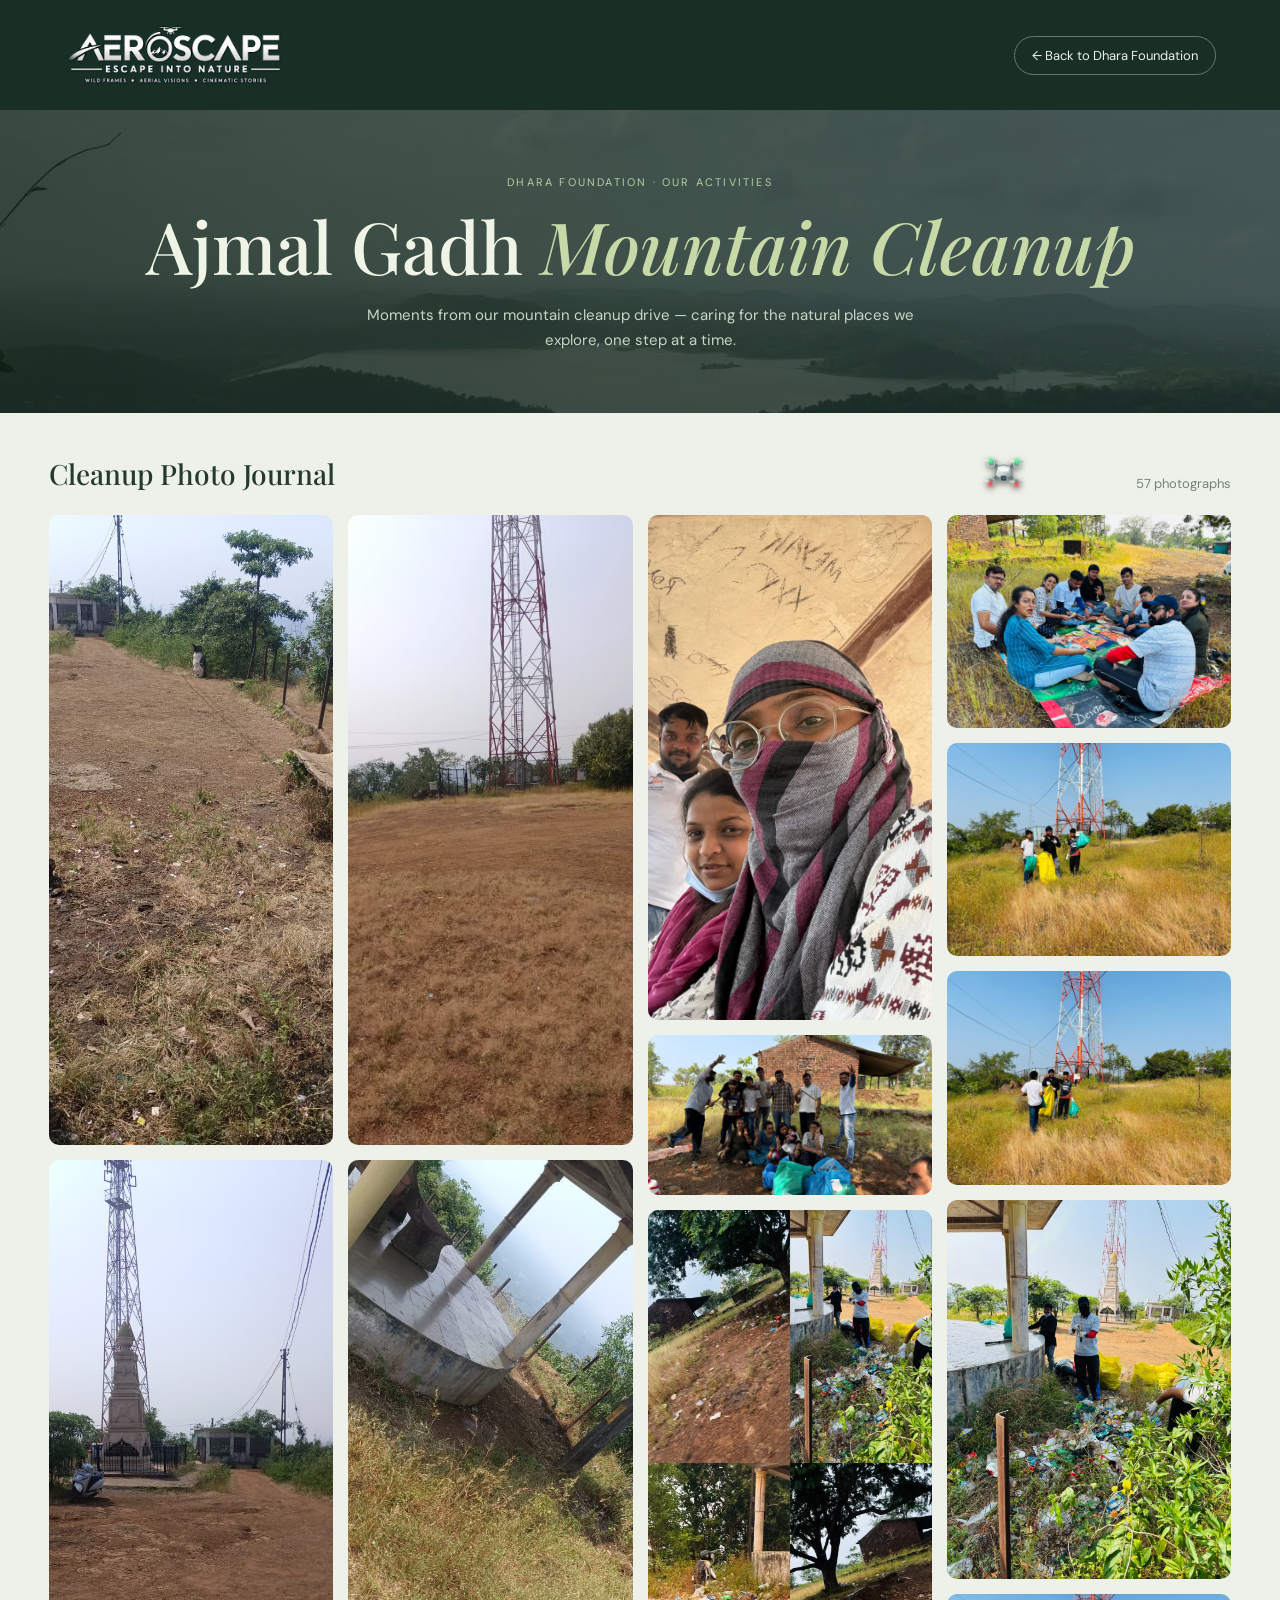
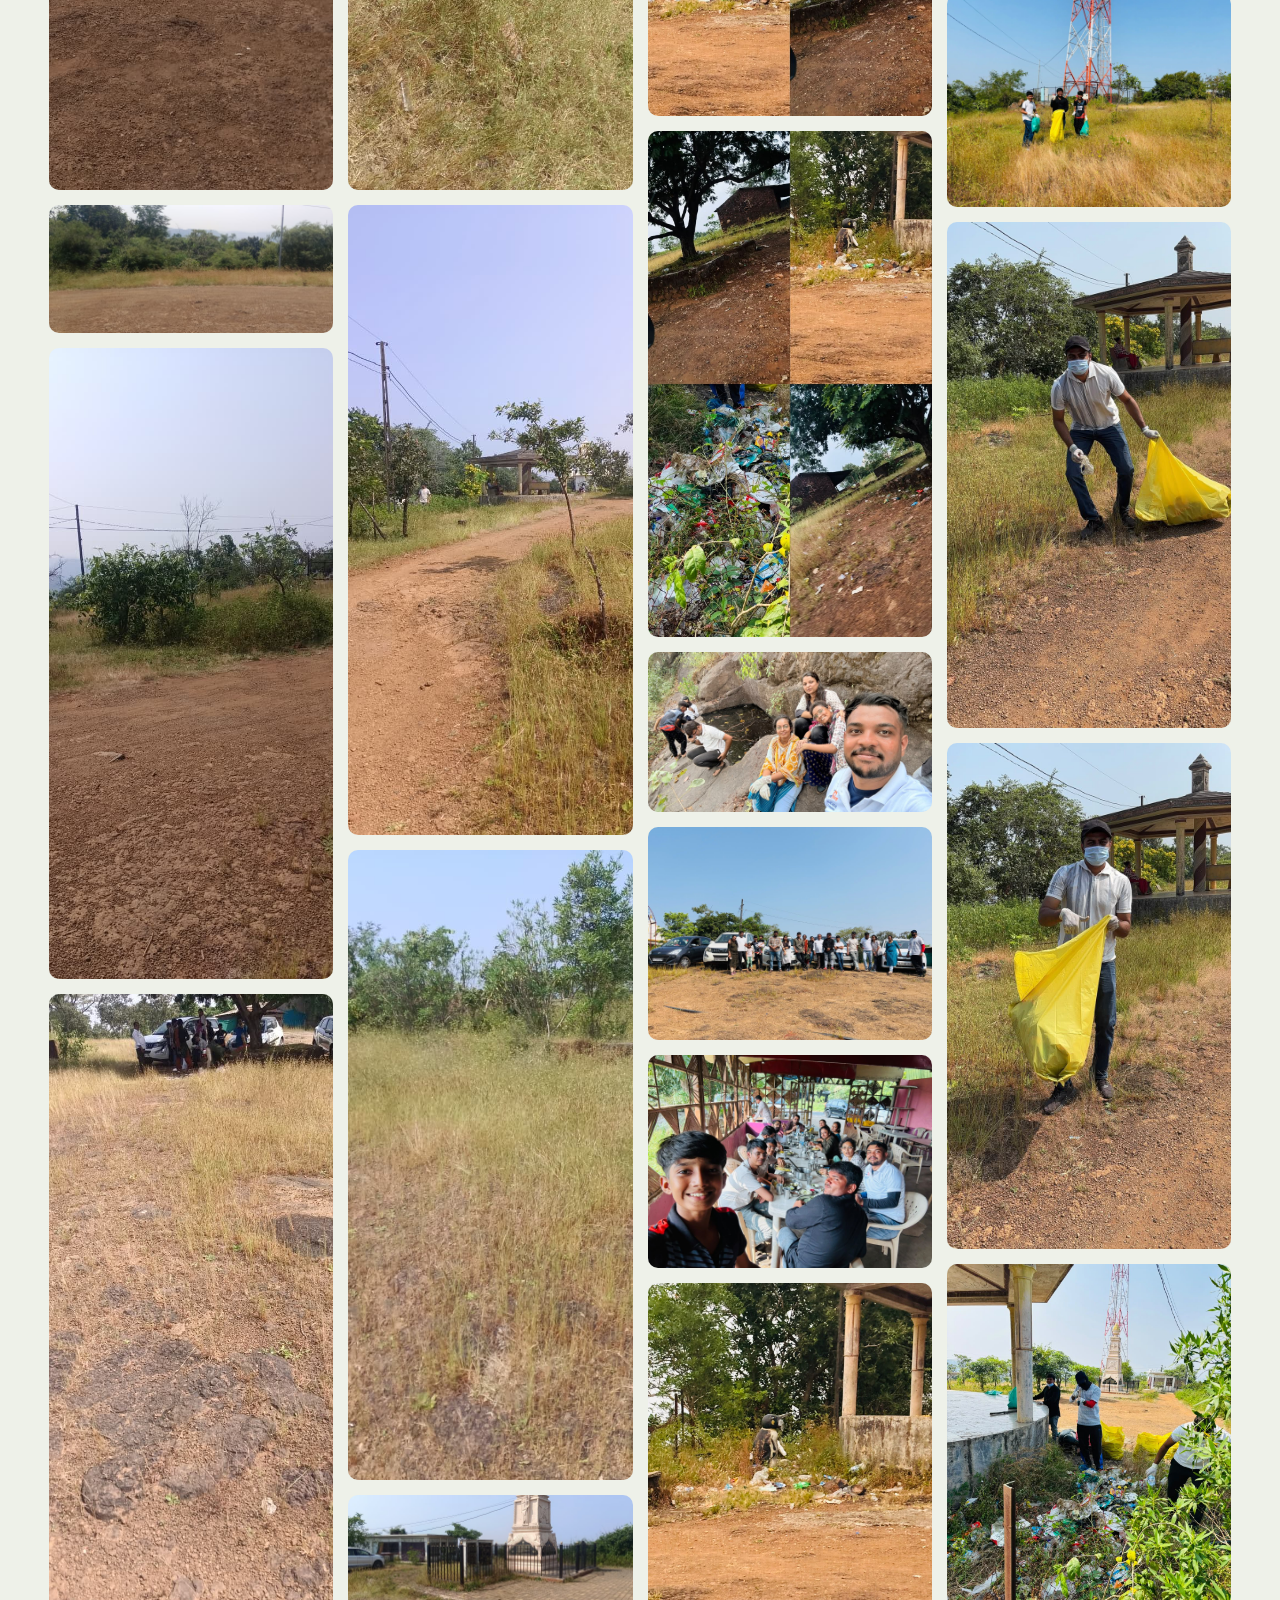
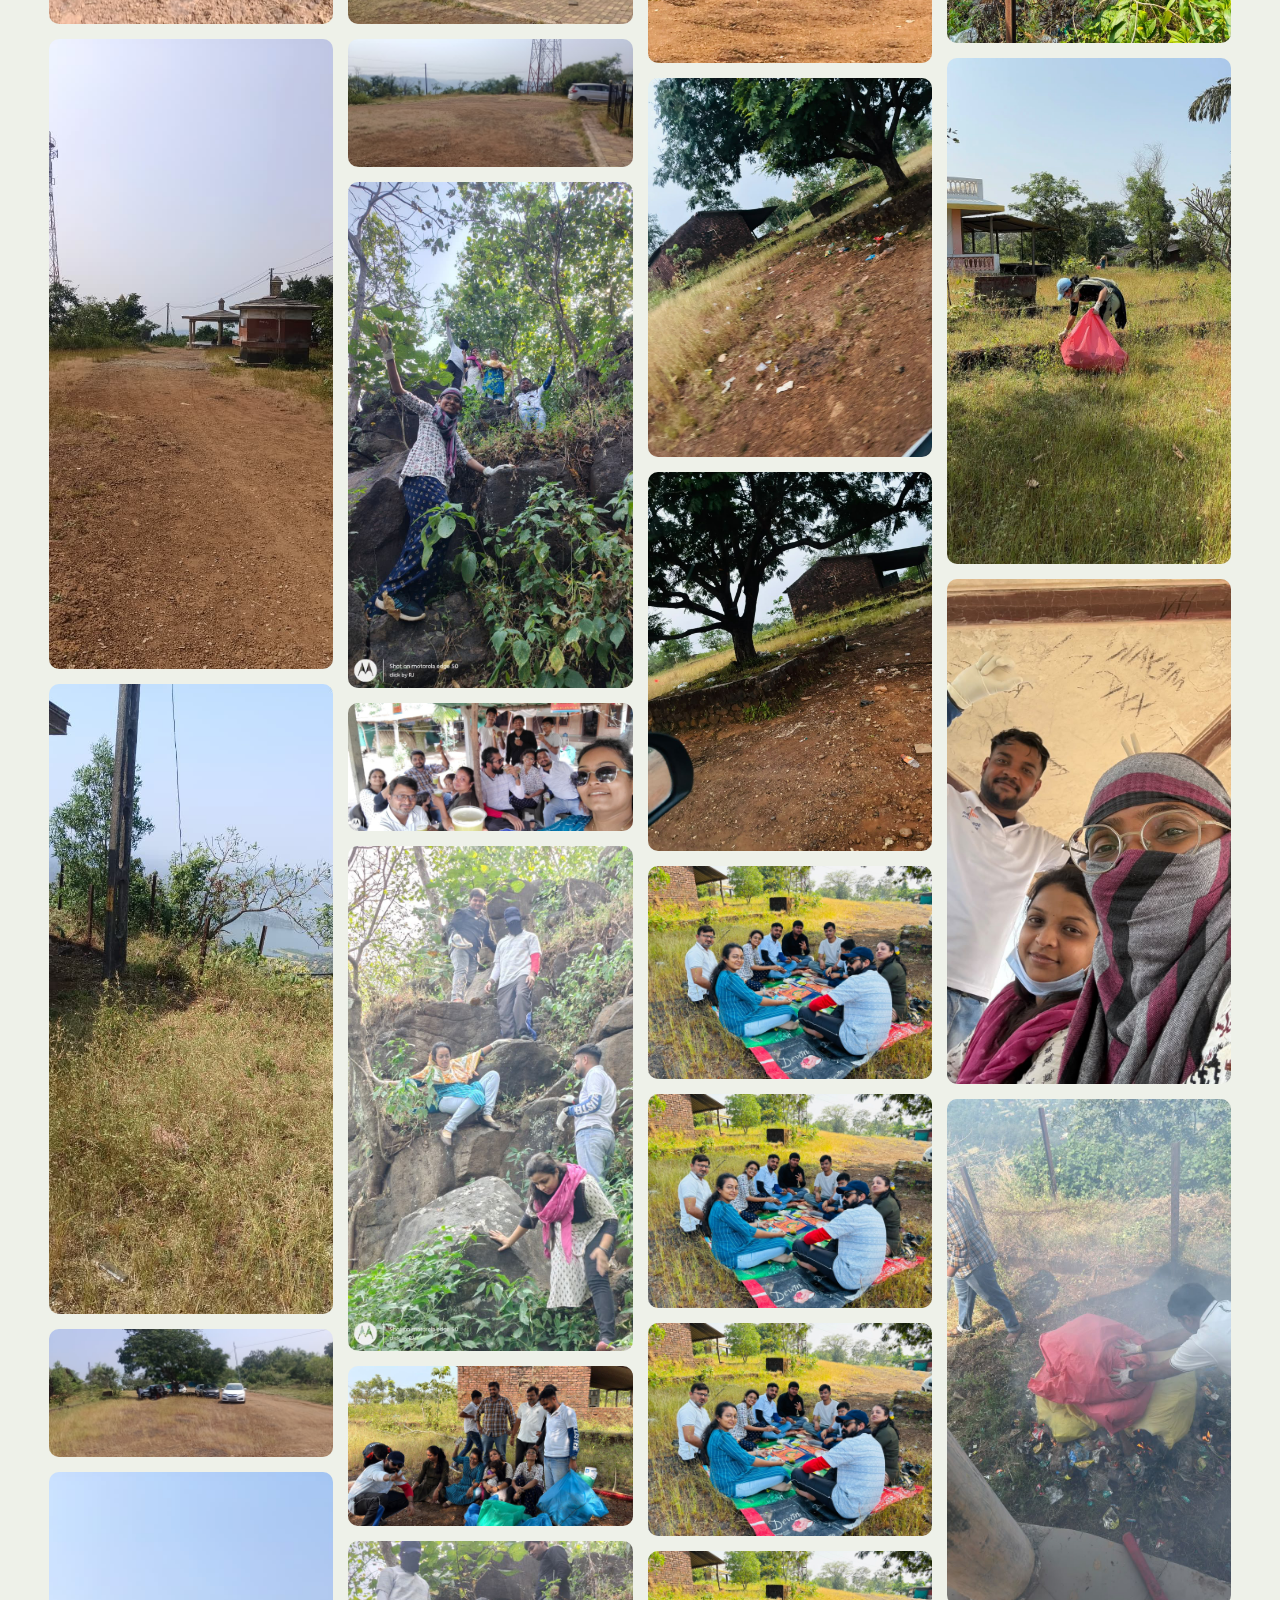
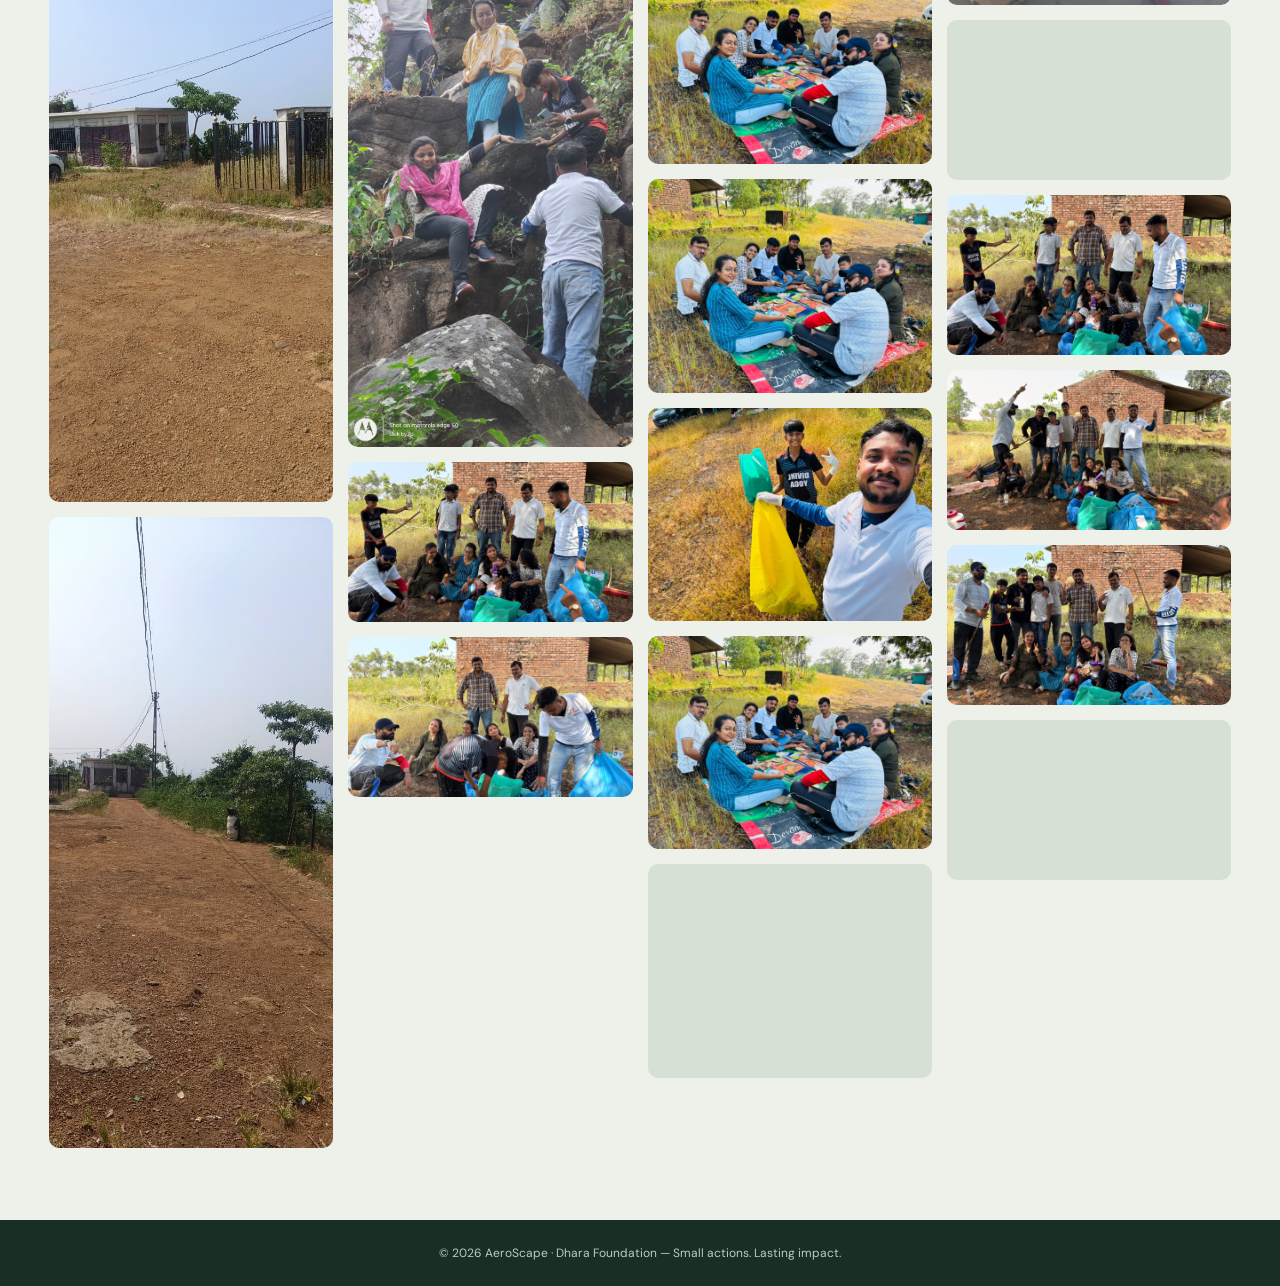
==== commit 23e36f9a: "Refresh drone rotor animation for mobile Safari" ====
--- a/ajmal-gadh.html
+++ b/ajmal-gadh.html
@@ -61,4 +61,4 @@
 <button class="photo" type="button" data-index="56" aria-label="Open Ajmal Gadh photograph 57"><img src="assets/dhara/ajmal-gadh/photo-57.jpg" alt="Ajmal Gadh mountain cleanup — photograph 57" loading="lazy" decoding="async"><span>VIEW PHOTO ↗</span></button>
 </div></section></main><footer>© 2026 AeroScape · Dhara Foundation — Small actions. Lasting impact.</footer><dialog class="lightbox" id="lightbox" aria-label="Ajmal Gadh photograph viewer"><div class="lightbox-top"><p id="counter" aria-live="polite">Photo 1 of 57</p><button class="close" type="button" id="close" aria-label="Close photograph">×</button></div><div class="stage"><button class="nav" id="prev" type="button" aria-label="Previous photograph">‹</button><img id="large" alt="Ajmal Gadh cleanup photograph"><button class="nav" id="next" type="button" aria-label="Next photograph">›</button></div></dialog><script>
 (()=>{'use strict';const photos=[...document.querySelectorAll('.photo')],dialog=document.getElementById('lightbox'),large=document.getElementById('large'),counter=document.getElementById('counter');let current=0;const url=i=>'assets/dhara/ajmal-gadh/photo-'+String(i+1).padStart(2,'0')+'.jpg';function show(i){current=(i+photos.length)%photos.length;large.src=url(current);large.alt='Ajmal Gadh cleanup photograph '+(current+1);counter.textContent='Photo '+(current+1)+' of '+photos.length;const preload=new Image();preload.src=url((current+1)%photos.length)}photos.forEach((p,i)=>p.addEventListener('click',()=>{show(i);dialog.showModal()}));document.getElementById('close').addEventListener('click',()=>dialog.close());document.getElementById('prev').addEventListener('click',()=>show(current-1));document.getElementById('next').addEventListener('click',()=>show(current+1));dialog.addEventListener('keydown',e=>{if(e.key==='ArrowLeft'){e.preventDefault();show(current-1)}else if(e.key==='ArrowRight'){e.preventDefault();show(current+1)}});dialog.addEventListener('click',e=>{if(e.target===dialog)dialog.close()})})();
-</script><script src="mini-drone.js?v=7" defer></script></body></html>+</script><script src="mini-drone.js?v=8" defer></script></body></html>
